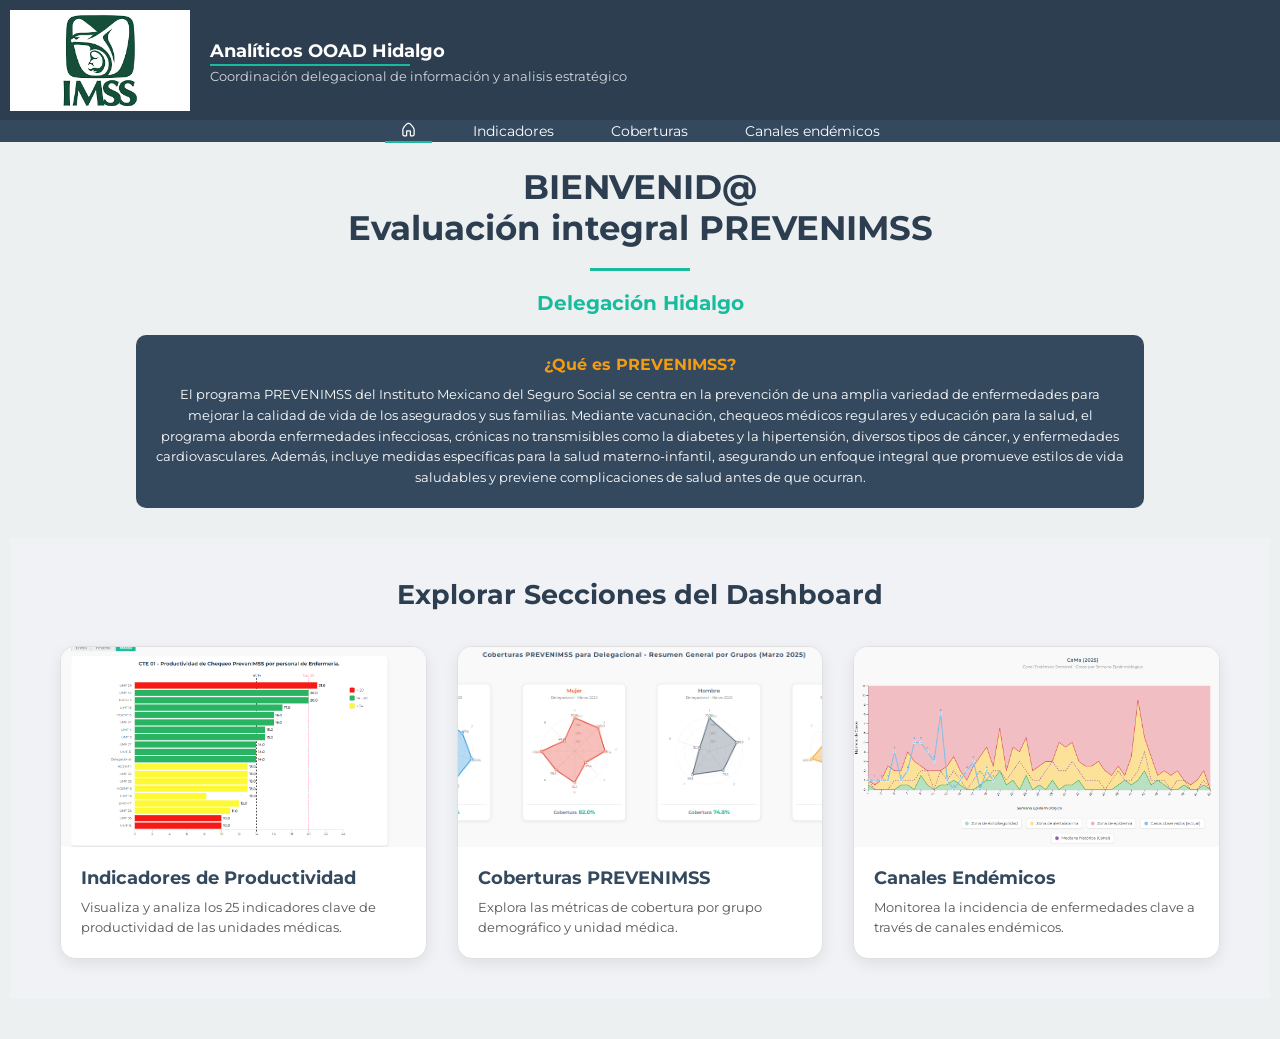
==== index.html @ a20da70c "feat: carga de nueva versión" ====
<!DOCTYPE html>
<html lang="es">

<head>
    <meta charset="UTF-8" />
    <meta name="viewport" content="width=device-width, initial-scale=1.0" />
    <title>Analíticos Hidalgo - Inicio</title>
    <link rel="icon" href="https://puntomedio.mx/wp-content/uploads/2019/12/IMSS-logo.png" />
    <link rel="stylesheet" href="./css/mystyle.css" />

</head>

<body>
    <nav>
        <div class="encabezado">
            <div class="logo">
                <a href="./index.html">
                    <img src="./assets/descarga.png" alt="logo_imss" /></a>
            </div>
            <div class="titulo">
                <h1>Analíticos OOAD Hidalgo</h1>
                <hr />
                <h2>
                    Coordinación delegacional de información y analisis estratégico
                </h2>
            </div>
        </div>
        <div class="menu_bar">
            <ul>
                <li id="home">
                    <a href="./index.html" class="active">
                        <svg padding="2px" width="15px" height="15px" viewBox="0 0 24 24" fill="none"
                            xmlns="http://www.w3.org/2000/svg">
                            <path fill-rule="evenodd" clip-rule="evenodd"
                                d="M4.18753 11.3788C4.03002 11.759 4 11.9533 4 12V20.0018C4 20.5529 4.44652 21 5 21H8V15C8 13.8954 8.89543 13 10 13H14C15.1046 13 16 13.8954 16 15V21H19C19.5535 21 20 20.5529 20 20.0018V12C20 11.9533 19.97 11.759 19.8125 11.3788C19.6662 11.0256 19.4443 10.5926 19.1547 10.1025C18.5764 9.1238 17.765 7.97999 16.8568 6.89018C15.9465 5.79788 14.9639 4.78969 14.0502 4.06454C13.5935 3.70204 13.1736 3.42608 12.8055 3.2444C12.429 3.05862 12.1641 3 12 3C11.8359 3 11.571 3.05862 11.1945 3.2444C10.8264 3.42608 10.4065 3.70204 9.94978 4.06454C9.03609 4.78969 8.05348 5.79788 7.14322 6.89018C6.23505 7.97999 5.42361 9.1238 4.8453 10.1025C4.55568 10.5926 4.33385 11.0256 4.18753 11.3788ZM10.3094 1.45091C10.8353 1.19138 11.4141 1 12 1C12.5859 1 13.1647 1.19138 13.6906 1.45091C14.2248 1.71454 14.7659 2.07921 15.2935 2.49796C16.3486 3.33531 17.4285 4.45212 18.3932 5.60982C19.3601 6.77001 20.2361 8.0012 20.8766 9.08502C21.1963 9.62614 21.4667 10.1462 21.6602 10.6134C21.8425 11.0535 22 11.5467 22 12V20.0018C22 21.6599 20.6557 23 19 23H16C14.8954 23 14 22.1046 14 21V15H10V21C10 22.1046 9.10457 23 8 23H5C3.34434 23 2 21.6599 2 20.0018V12C2 11.5467 2.15748 11.0535 2.33982 10.6134C2.53334 10.1462 2.80369 9.62614 3.12345 9.08502C3.76389 8.0012 4.63995 6.77001 5.60678 5.60982C6.57152 4.45212 7.65141 3.33531 8.70647 2.49796C9.2341 2.07921 9.77521 1.71454 10.3094 1.45091Z"
                                fill="#FFFFFF" />
                        </svg>
                    </a>
                </li>
                <li><a href="./html/indicadores.html">Indicadores</a></li>
                <li><a href="./html/coberturas.html">Coberturas</a></li>
                <li><a href="./html/canales_endemicos.html">Canales endémicos</a></li>
            </ul>
        </div>
    </nav>

    <div class="main">
        <h2>BIENVENID@</h2>
        <h2>Evaluación integral PREVENIMSS</h2>
        <hr />
        <h3>Delegación Hidalgo</h3>

        <div class="card_prin">
            <h4>¿Qué es PREVENIMSS?</h4>
            <p>
                El programa PREVENIMSS del Instituto Mexicano del Seguro Social se
                centra en la prevención de una amplia variedad de enfermedades para
                mejorar la calidad de vida de los asegurados y sus familias. Mediante
                vacunación, chequeos médicos regulares y educación para la salud, el
                programa aborda enfermedades infecciosas, crónicas no transmisibles
                como la diabetes y la hipertensión, diversos tipos de cáncer, y
                enfermedades cardiovasculares. Además, incluye medidas específicas
                para la salud materno-infantil, asegurando un enfoque integral que
                promueve estilos de vida saludables y previene complicaciones de salud
                antes de que ocurran.
            </p>
        </div>

        <section class="section-catalog">
            <h2>Explorar Secciones del Dashboard</h2>
            <div class="catalog-grid">

                <a href="./html/indicadores.html" class="catalog-card">
                    <div class="catalog-card-thumbnail">
                        <img src="./assets/thumnails/indicadores-thumbail.png" alt="Miniatura Indicadores de Productividad">
                    </div>
                    <div class="catalog-card-content">
                        <h4>Indicadores de Productividad</h4>
                        <p>
                            Visualiza y analiza los 25 indicadores clave de productividad de
                            las unidades médicas.
                        </p>
                    </div>
                </a>

                <a href="./html/coberturas.html" class="catalog-card">
                    <div class="catalog-card-thumbnail">
                        <img src="./assets/thumnails/coberturas-thumbnail.png" alt="Miniatura Coberturas PREVENIMSS">
                    </div>
                    <div class="catalog-card-content">
                        <h4>Coberturas PREVENIMSS</h4>
                        <p>
                            Explora las métricas de cobertura por grupo demográfico y unidad
                            médica.
                        </p>
                    </div>
                </a>

                <a href="./html/canales_endemicos.html" class="catalog-card">
                    <div class="catalog-card-thumbnail">
                        <img src="./assets/thumnails/canales-thumbnail.png" alt="Miniatura Canales Endémicos">
                    </div>
                    <div class="catalog-card-content">
                        <h4>Canales Endémicos</h4>
                        <p>
                            Monitorea la incidencia de enfermedades clave a través de
                            canales endémicos.
                        </p>
                    </div>
                </a>
                </div>
        </section>
        </div>
</body>
</html>
---- css/mystyle.css ----
/* mystyle.css */

/* ============== BASE & RESET ============== */
/* Importación de la fuente Montserrat desde Google Fonts */
@import url("https://fonts.googleapis.com/css2?family=Montserrat:wght@400;600;700&display=swap");

/* Reseteo universal:
   - box-sizing: border-box -> El padding y borde no incrementan el tamaño total del elemento.
   - margin: 0 y padding: 0 -> Elimina los márgenes y paddings por defecto de los navegadores. */
* {
  box-sizing: border-box;
  margin: 0;
  padding: 0;
}

/* Estilos base para HTML y Body */
body,
html {
  /* Aplicado a ambos para consistencia */
  font-family: "Montserrat", sans-serif; /* Fuente principal de la aplicación */
  background-color: #f9f9f9; /* Color de fondo general */
  color: #2b2b2b; /* Color de texto principal */
  scroll-behavior: smooth; /* Desplazamiento suave para anclas internas */
  padding-top: 63px;
  font-size: 14px; /* Tamaño de fuente base para la aplicación */
}

/* Estilos base para enlaces (<a>) */
a {
  text-decoration: none; /* Elimina el subrayado por defecto de los enlaces */
  color: inherit; /* Los enlaces heredan el color de su elemento padre */
}

/* Estilos base para líneas horizontales (<hr>) */
hr {
  border: none; /* Elimina el borde por defecto */
  height: 2px; /* Altura de la línea */
  background-color: #ccc; /* Color de fondo de la línea */
  margin: 2px 0; /* Margen vertical mínimo */
}

/* ============== HEADER FIXED ============== */
.encabezado {
  display: flex;
  flex-wrap: wrap;
  align-items: center;
  background-color: #2c3e50;
  color: white;
  padding: 10px;
  position: fixed;
  top: 0;
  left: 0;
  right: 0;
  z-index: 300;
  height: 120px;
}

.logo img {
  max-width: 180px;
  height: auto;
}

.titulo {
  margin-left: 20px;
}

.titulo h1 {
  font-size: 1.286em;
  font-weight: 700;
}

.titulo h2 {
  font-size: 0.95em;
  font-weight: 400;
  opacity: 0.8;
}

.titulo hr {
  width: 200px;
  background-color: #18bc9c;
}

/* ============== MENU FIXED ============== */
.menu_bar {
  background-color: #34495e;
  position: fixed;
  top: 120px; /* Debajo del encabezado */
  left: 0;
  right: 0;
  z-index: 299;
  height: 22px;
}

.menu_bar ul {
  list-style: none;
  display: flex;
  justify-content: center;
  padding: 1px;
  gap: 25px;
  height: 100%;
  align-items: center;
}

.menu_bar ul li a {
  color: white;
  padding: 0px 16px;
  border-radius: 6px;
  transition: all 0.4s cubic-bezier(0.25, 0.46, 0.45, 0.94);
  font-size: 1em;
  position: relative;
  overflow: hidden;
  transform: translateZ(0);
  background-size: 200% 100%;
  background-position: right bottom;
}

.menu_bar ul li a:hover {
  background: none;
  color: #18bc9c;
  transform: translateY(-2px);
  box-shadow: none;
  letter-spacing: 0.3px;
  background-position: left bottom;
}

.menu_bar ul li a::after {
  content: "";
  position: absolute;
  left: 0;
  bottom: -2px;
  width: 100%;
  height: 2px;
  background: #2c3e50;
  transform: scaleX(0);
  transition: transform 0.3s ease;
  transform-origin: right;
}

.menu_bar ul li a:hover::after {
  transform: scaleX(1);
  transform-origin: left;
  background: #18bc9c;
}

.menu_bar ul li a.active {
  color: #18bc9c;
  font-weight: 600;
  border: none;
  outline: none;
  box-shadow: none;
  background: transparent;
}

.menu_bar ul li a.active::after {
  transform: scaleX(1);
  background: #18bc9c;
}

/* ============== ASIDE FIXED ============== */
.layout {
  display: flex;
  min-height: calc(100vh - 142px);
}

aside.sidebar {
  width: 200px;
  background: #2c3e50;
  color: white;
  padding: 2px;
  position: fixed;
  top: 142px;
  left: 0;
  bottom: 0;
  overflow-y: auto;
  z-index: 100;
  border-right: 2px solid #18bc9c;
}

aside.sidebar h3 {
  margin-bottom: 12px;
  font-weight: 600;
  font-size: 1.05em;
  text-align: center;
  padding-top: 10px;
}

aside.sidebar ul {
  list-style: none;
  padding: 0;
}

aside.sidebar ul li {
  margin-bottom: 8px;
  padding: 8px;
  border-radius: 6px;
  cursor: pointer;
  transition: background 0.2s;
  font-size: 0.857em;
}

aside.sidebar ul li.active,
aside.sidebar ul li:hover {
  background: #18bc9c;
  color: #fff;
}

aside.sidebar::-webkit-scrollbar {
  width: 5px;
}
aside.sidebar::-webkit-scrollbar-track {
  background: #2c3e50;
}
aside.sidebar::-webkit-scrollbar-thumb {
  background-color: #18bc9c;
  border-radius: 10px;
}

/* ============== MAIN CONTENT ============== */
.main-content {
  flex-grow: 1;
  padding: 0px;
  margin-left: 200px;
  overflow-x: auto;
  min-height: calc(100vh - 142px);
}

/* ============== COMPONENTES ============== */
.container_page {
  padding: 20px 3%;
}

.main {
  text-align: center;
  padding: 40px 10px 40px;
  background-color: #ecf0f1;
  height: auto;
}

.grid_container {
  display: grid;
  gap: 20px;
  margin-top: 10px;
}

/* --- REVERTIDO A AUTO-FIT PARA CARDS_GRID --- */
.cards_grid {
  display: grid;
  /* Las tarjetas tienen un width de 280px (desde JS) + padding de 15px*2 = 310px.
     minmax(300px, 1fr) podría ser un buen punto de partida.
     O, si el 'transform: scale(0.83)' está activo para las cards de cobertura,
     el tamaño visual es más pequeño (~257px), entonces minmax(250px, 1fr) sería apropiado.
     Por ahora, usaré un valor intermedio, puedes ajustarlo según el tamaño visual final de tus .card */
  grid-template-columns: repeat(auto-fit, minmax(280px, 1fr));
  gap: 0px;
  margin-top: 10px;
}

.card {
  background: white;
  border-radius: 12px;
  padding: 15px;
  box-shadow: 0 4px 16px rgba(0, 0, 0, 0.1);
  transition: transform 0.3s ease, box-shadow 0.3s ease;
  border: 1px solid rgba(0, 0, 0, 0.05);
  position: relative;
  /* Si quieres que las tarjetas tengan un tamaño fijo y que el grid se ajuste,
     puedes quitar el scale o ajustarlo. Si lo quitas, el minmax del grid debe
     considerar el ancho total de la tarjeta (JS width + padding CSS). */
  transform: scale(
    0.83
  ); /* Mantenido de tu CSS anterior para consistencia, ajústalo si es necesario */
  transform-origin: center;
}
.card:hover {
  transform: scale(0.83) translateY(-5px);
  box-shadow: 0 8px 24px rgba(0, 0, 0, 0.15);
}

.card-title {
  text-align: center;
  margin-bottom: 10px;
  font-size: 0.9em;
}
.card-title h3 {
  margin: 0 0 3px 0;
  font-weight: 600;
}
.card-title small {
  font-size: 0.85em;
  color: #555;
}
/* Refinamiento para .promedio - Detalles Ajustados */
.promedio {
  text-align: center;
  margin-top: 15px;        
  padding-top: 12px;         /* Un poco más de espacio entre la línea y el texto */
  padding-bottom: 10px;       /* Un poco más de espacio debajo del texto */
  background-color: transparent; 
  color: #75828F;            /* Etiqueta "Cobertura:": Un gris ligeramente más oscuro y legible que #bdc3c7 */
  font-size: 0.88em;          /* Ajuste fino al tamaño de la etiqueta si es necesario */
  line-height: 1.5;   
  font-weight: bolder;        
  
  /* Línea superior: Un gris un poco más visible para mejor definición */
  border-top: 1px solid #ced4da; 
  /* OPCIÓN ALTERNATIVA para la línea (más "juvenil" y temática): */
  /* border-top: 2px solid #18bc9c; */ /* Línea con el color de acento principal y más gruesa */
  
  box-shadow: none;
  border-radius: 0; 
  border-left: none;
  border-right: none;
  border-bottom: none;
}

.promedio strong {
  color: #18bc9c;            
  font-size: 1.3em;           /* Mantenemos este tamaño que parece funcionar bien */
  font-weight: 700;           
  margin-left: 6px;           
}

.promedio strong {
  color: #18bc9c; /* Color para el valor del porcentaje (como lo tenías) */
  font-size: 1.3em; /* Tamaño para el valor (como lo tenías) */
  font-weight: 700; /* Peso para el valor (como lo tenías) */
  margin-left: 6px; /* Margen izquierdo para el valor (como lo tenías) */
}
.card_prin {
  background-color: #34495e;
  color: white;
  padding: 20px;
  border-radius: 10px;
  margin: 20px auto;
  width: 80%;
}
.card_prin h4 {
  margin-bottom: 10px;
  color: #f39c12;
  font-size: 1.143em;
}
.card_prin p {
  line-height: 1.6;
  font-size: 0.929em;
}

label {
  font-weight: 600;
  font-size: 0.929em;
}
select {
  padding: 5px;
  border-radius: 5px;
  border: 1px solid #ccc;
  font-size: 0.8em;
}

.chart-container-d3 {
  overflow: visible;
  margin: 1rem auto;
  min-height: 300px;
}
.chart-container-d3 .axis text {
  font-family: "Montserrat", sans-serif;
  font-size: 0.75em;
  fill: #2c3e50;
}
.chart-container-d3 .axis path,
.chart-container-d3 .axis line {
  stroke: #bdc3c7;
  shape-rendering: crispEdges;
}
.chart-container-d3 .label .bullet {
  font-size: 1.5em;
}
.chart-container-d3 .label .label-text {
  font-size: 0.9em;
  fill: #333;
}

#detalleInfo {
  background-color: #2c3e50ee; /* Fondo oscuro semi-transparente */
  color: white;                 /* Color de texto general para el tooltip */
  padding: 15px;
  border-radius: 8px;
  position: absolute;           /* Posicionado por JavaScript (left, top) */
  display: none;              /* Se muestra vía JavaScript */
  z-index: 999;               /* Asegura que esté por encima de otros elementos */
  font-size: 0.8em;           /* Tamaño de fuente base para el contenido del tooltip */
  box-shadow: 0 5px 15px rgba(0, 0, 0, 0.25); /* Sombra para darle profundidad */

  /* --- Ajustes de Ancho para Adaptabilidad y Estabilidad --- */
  width: auto;                /* Permite que el ancho se ajuste al contenido */
  min-width: 200px;           /* Ancho mínimo para mantener la forma */
  max-width: 330px;           /* Ancho máximo para evitar que sea demasiado extenso */

  /* --- Ajustes de Altura Opcionales (para escritorio, si el contenido es muy largo) --- */
  /* Si el tooltip se vuelve demasiado alto en algunos casos, puedes descomentar estas líneas: */
  /* max-height: 75vh; */    /* Límite de altura (ej. 75% de la altura de la ventana) */
  /* overflow-y: auto; */   /* Añade scroll vertical si el contenido excede max-height */
  
  /* Asegura que las palabras largas se corten y no rompan el layout */
  word-wrap: break-word;      /* Para navegadores más antiguos */
  overflow-wrap: break-word;  /* Estándar actual */
}

#detalleInfo h1#tituloDetalle {
  margin-top: 0;
  margin-bottom: 10px;      /* Margen inferior después del título */
  font-size: 1.1em;         /* Tamaño del título */
  border-bottom: 1px solid #4f657d; /* Línea divisoria sutil debajo del título */
  padding-bottom: 8px;      /* Espacio entre el texto del título y su borde inferior */
  color: #ffffff;           /* Título en blanco brillante */
}

#detalleInfo p#textoDetalle ul {
  list-style: none;
  padding: 0;
  margin: 0;
}

#detalleInfo p#textoDetalle li {
  margin-bottom: 6px;       /* Espacio entre los ítems de la lista */
  line-height: 1.45;        /* Interlineado para mejor lectura de los ítems */
}

/* Estilos para elementos específicos dentro del tooltip (conservados de tu bloque original) */
#detalleInfo .grupo-edad { /* Si usas esta clase dentro del tooltip */
  font-weight: bold;
  display: block;
  margin-bottom: 8px;
  font-size: 1em; /* Relativo al font-size de #detalleInfo (0.8em base) */
}

#detalleInfo .bullet { /* Para los bullets en la lista de detalles */
  margin-right: 5px;
  /* El color del bullet se aplica inline desde JS, así que no es necesario aquí */
}

/* Estilo para el valor específico del detalle (conservado de tu bloque original) */
.valor_detalle { /* Esta clase se usa en el span que envuelve el valor y el % */
  color: #f1c40f; /* Color amarillo/dorado para destacar el valor */
  font-weight: bold;
}

.chart-tooltip {
  backdrop-filter: blur(3px);
  border: 2px solid #18bc9c !important;
  box-shadow: 0 4px 12px rgba(0, 0, 0, 0.15);
}
.tooltip-box {
  background: #2c3e50;
  padding: 12px;
  border-radius: 8px;
  border: 2px solid #18bc9c;
  box-shadow: 0 4px 12px rgba(0, 0, 0, 0.2);
}
.tooltip-header {
  margin-bottom: 10px;
}
.valor-destacado {
  color: #f1c40f;
  font-size: 1.143em;
  font-weight: 700;
}

.main h2 {
  font-size: 2.4em;
  color: #2c3e50;
}
.main h3 {
  font-size: 1.4em;
  color: #18bc9c;
}
.main hr {
  background-color: #18bc9c;
  width: 100px;
  height: 3px;
  margin: 20px auto;
}

/* ============== TABS ============== */
nav.tabs,
nav.tabs-months {
  margin-bottom: 15px;
  display: flex;
  align-items: center;
  flex-wrap: wrap;
}
.tab-title {
  margin-right: 10px;
  font-weight: 600;
  font-size: 0.95em;
  color: #2c3e50;
}
.tab-list {
  display: flex;
  list-style: none;
  padding: 0;
  flex-grow: 1;
  flex-wrap: nowrap;
}
.tab-list-scrollable {
  overflow-x: auto;
  overflow-y: hidden;
  white-space: nowrap;
  scrollbar-width: thin;
  scrollbar-color: #18bc9c #34495e;
}
.tab-list-scrollable::-webkit-scrollbar {
  height: 6px;
}
.tab-list-scrollable::-webkit-scrollbar-track {
  background: #34495e;
  border-radius: 3px;
}
.tab-list-scrollable::-webkit-scrollbar-thumb {
  background-color: #18bc9c;
  border-radius: 3px;
}
.tab-list li {
  margin-right: 3px;
  padding: 4px 12px;
  border-radius: 6px 6px 0 0;
  background: #ecf0f1;
  cursor: pointer;
  transition: background 0.2s, color 0.2s;
  font-size: 0.85em;
  color: #34495e;
  border: 1px solid #bdc3c7;
  border-bottom: none;
  white-space: nowrap;
}
.tab-list li:hover {
  background: #bdc3c7;
  color: #2c3e50;
}
.tab-list li.active {
  background: #18bc9c;
  color: white;
  font-weight: 600;
  border-color: #18bc9c;
}

/* Alternativa 3: Minimalista Moderno (Énfasis en Tipografía) */
.visualization-title-container {
  text-align: center;
  margin-top: 25px;     /* Buen margen superior */
  margin-bottom: 15px;  /* Buen margen inferior */
}

#coberturasVisualizationTitle {
  font-size: 1em;         /* Tamaño de fuente más grande al no tener otros adornos */
  color: #34495e;            /* Un color oscuro, ligeramente más suave que #2c3e50 */
  font-weight: 700;         /* Más peso para darle impacto */
  letter-spacing: 1px;      /* Espaciado entre letras para un look moderno y aireado */
  text-transform: none;     /* O prueba 'uppercase' para un estilo gráfico diferente */
  padding-bottom: 0;        /* Sin padding inferior ya que no hay subrayado */
  position: relative;       /* Aunque no se use ::after, buena práctica mantenerlo por si acaso */
  display: inline-block;
}

#coberturasVisualizationTitle::after { /* Asegura que no haya subrayado de estilos previos */
  content: none; 
}

        /* Estilos para el interruptor de modo (toggle switch) */
        .mode-selector-wrapper { /* Nuevo contenedor para alinear el texto y el switch */
            display: flex;
            align-items: center;
            justify-content: center; /* Centra todo el bloque del selector */
            margin-bottom: 20px;
            padding: 8px 12px;
            background-color: #f8f9fa;
            border-radius: 6px;
            gap: 8px;
        }

        .mode-selector-wrapper .main-label { /* "Visualizar por:" */
            font-weight: 600;
            color: #2c3e50;
            font-size: 0.95em;
            margin-right: 10px;
        }
        
        .mode-selector-wrapper .mode-text { /* "Unidad Médica" o "Grupo Demográfico" */
            font-size: 0.9em;
            color: #555;
            cursor: default; /* O pointer si se quiere que sean clickables para cambiar modo */
            transition: font-weight 0.2s, color 0.2s;
        }

        .mode-selector-wrapper .mode-text.active-mode-label {
            font-weight: bold;
            color: #18bc9c; /* Color de acento IMSS */
        }

        /* Estilos para el interruptor (más pequeño) */
        .switch {
            position: relative;
            display: inline-block;
            width: 40px; /* Más pequeño */
            height: 20px; /* Más pequeño */
            vertical-align: middle;
            margin: 0 5px; /* Pequeño margen alrededor del switch */
        }

        .switch input {
            opacity: 0;
            width: 0;
            height: 0;
        }

        .slider {
            position: absolute;
            cursor: pointer;
            top: 0;
            left: 0;
            right: 0;
            bottom: 0;
            background-color: #ccc;
            -webkit-transition: .4s;
            transition: .4s;
            border-radius: 20px; /* Ajustado al nuevo tamaño */
        }

        .slider:before {
            position: absolute;
            content: "";
            height: 14px; /* Más pequeño */
            width: 14px;  /* Más pequeño */
            left: 3px;    /* Ajustado */
            bottom: 3px;  /* Ajustado */
            background-color: white;
            -webkit-transition: .4s;
            transition: .4s;
            border-radius: 50%;
        }

        input:checked + .slider {
            background-color: #18bc9c; /* Color activo IMSS */
        }

        input:focus + .slider {
            box-shadow: 0 0 1px #18bc9c;
        }

        input:checked + .slider:before {
            -webkit-transform: translateX(20px); /* Ajustado */
            -ms-transform: translateX(20px);
            transform: translateX(20px);
        }
        /* Fin de estilos del interruptor */

        .hidden-filter {
            display: none !important;
        }

        #visualizationMasterContainer { /* Nuevo contenedor para gráficos y leyenda */
            display: flex;
            flex-direction: row;
            gap: 20px; /* Espacio entre la cuadrícula principal y la leyenda */
        }

        #chartsArea { /* Contenedor para #delegacionalChartContainer y #cardsGrid */
            flex-grow: 1; /* Ocupa el espacio disponible */
        }


        #delegacionalChartContainer {
            width: 100%;
            display: flex;
            justify-content: center;
            margin-bottom: 20px;
        }

        .card.delegacional-card {
            border: 2px solid #18bc9c;
            /* El tamaño se controlará en JS, pero el scale puede ser relativo */
            transform: scale(0.95) !important; /* Ligeramente más grande que otras, si otras tienen scale */
            box-shadow: 0 8px 25px rgba(0,0,0,0.12);
            margin: 0 auto;
        }
         .card.delegacional-card .card-title h3 {
            font-size: 1.15em; /* Un poco más grande */
            color: #18bc9c;
        }
        
        #radarLegendContainer {
            width: 280px; /* Ancho fijo para la leyenda */
            flex-shrink: 0; /* Evita que se encoja */
            background-color: #fdfdfd;
            padding: 15px;
            border-radius: 8px;
            box-shadow: 0 2px 5px rgba(0,0,0,0.05);
            border: 1px solid #e0e0e0;
            align-self: flex-start; /* Para que no se estire verticalmente */
            max-height: calc(100vh - 200px); /* Altura máxima, ajustar según necesidad */
            overflow-y: auto; /* Scroll si el contenido es muy largo */
        }
        #radarLegendContainer h4 {
            margin-top: 0;
            margin-bottom: 10px;
            font-size: 1em;
            border-bottom: 1px solid #eee;
            padding-bottom: 8px;
            text-align: center;
        }
        #radarLegendContainer ul {
            list-style: none;
            padding-left: 0;
            font-family: "Montserrat", sans-serif;
        }
        #radarLegendContainer ul li {
            font-size: 0.8em;
            margin-bottom: 6px;
            line-height: 1.4;
            color: #333;
        }


/* ============== RESPONSIVE ============== */
@media (max-width: 768px) {
  body {
    padding-top: 0;
    font-size: 13px;
  }
  .encabezado,
  .menu_bar {
    position: relative;
    height: auto;
  }
  .menu_bar {
    top: 0;
  }
  .layout {
    flex-direction: column;
    min-height: auto;
    margin-top: 0;
  }
  aside.sidebar {
    position: relative;
    top: auto;
    width: 100%;
    height: auto;
    max-height: 200px;
    margin: 0 0 15px 0;
    border-right: none;
  }
  .main-content {
    margin-left: 0;
    padding: 15px;
    min-height: auto;
  }
  .menu_bar ul {
    flex-wrap: wrap;
    gap: 8px;
    justify-content: flex-start;
    padding: 5px 10px;
  }
  .menu_bar ul li a {
    padding: 5px 10px;
  }
  .encabezado {
    padding: 10px;
    flex-direction: row;
    justify-content: space-between;
  }
  .encabezado .titulo {
    text-align: right;
  }
  .titulo h1 {
    font-size: 1.1em;
  }
  .titulo h2 {
    font-size: 0.8em;
  }

  nav.tabs,
  nav.tabs-months {
    flex-direction: column;
    align-items: flex-start;
  }
  .tab-title {
    margin-bottom: 5px;
  }
  .tab-list {
    width: 100%;
    overflow-x: auto;
    padding-bottom: 5px;
  }
  .tab-list li {
    font-size: 0.8em;
    padding: 5px 8px;
  }

  .main h2 {
    font-size: 2em;
  }
  .main h3 {
    font-size: 1.5em;
  }

  #detalleInfo {
    width: 90%;
    left: 5%;
    right: 5%;
    bottom: 10px;
    top: auto;
    font-size: 0.75em;
    max-height: 40vh;
    overflow-y: auto;
    position: fixed;
  }

  /* .cards_grid para tabletas ya no necesita grid-template-columns: repeat(2, 1fr); 
     porque el auto-fit se encargará. Se puede ajustar el gap si es necesario. */
  .cards_grid {
    /* grid-template-columns: repeat(auto-fit, minmax(200px, 1fr));  DEJAREMOS QUE EL AUTO-FIT BASE FUNCIONE */
    gap: 15px;
  }
  .card {
    transform: scale(1);
  }
  .card:hover {
    transform: translateY(-3px);
  }
  .chart-container-d3 {
    min-height: 220px;
  }
}

/* ============== COMPONENTES GENERALES Y COBERTURAS ============== */
.container_page { padding: 20px 3%; }

/* --- Selector de Modo de Visualización --- */
.mode-selector-wrapper {
    display: flex;
    align-items: center;
    justify-content: center; 
    margin-bottom: 20px;
    padding: 8px 12px;
    background-color: #f0f2f5;
    border-radius: 6px;
    gap: 8px;
    box-shadow: 0 1px 3px rgba(0,0,0,0.05);
}
.mode-selector-wrapper .main-label {
    font-weight: 600;
    color: #2c3e50;
    font-size: 0.95em;
    margin-right: 10px;
}
.mode-selector-wrapper .mode-text {
    font-size: 0.9em; 
    color: #555;
    cursor: default;
    transition: font-weight 0.3s, color 0.3s;
}
.mode-selector-wrapper .mode-text.active-mode-label {
    font-weight: bold;
    color: #18bc9c;
}

/* --- Interruptor (Toggle Switch) Pequeño --- */
.switch {
    position: relative;
    display: inline-block;
    width: 40px; 
    height: 20px; 
    vertical-align: middle;
    margin: 0 5px;
}
.switch input { opacity: 0; width: 0; height: 0; }
.slider { position: absolute; cursor: pointer; top: 0; left: 0; right: 0; bottom: 0; background-color: #ccc; transition: .4s; border-radius: 20px; }
.slider:before { position: absolute; content: ""; height: 14px; width: 14px; left: 3px; bottom: 3px; background-color: white; transition: .4s; border-radius: 50%; }
input:checked + .slider { background-color: #18bc9c; }
input:focus + .slider { box-shadow: 0 0 1px #18bc9c; }
input:checked + .slider:before { transform: translateX(20px); }

.hidden-filter { display: none !important; }

/* --- Contenedor Maestro para Gráficos y Leyenda --- */
#visualizationMasterContainer {
    display: flex;
    flex-direction: row;
    flex-wrap: nowrap; 
    gap: 20px;
    align-items: flex-start; /* Alinea la leyenda con el inicio de los gráficos */
}
#chartsArea {
    flex-grow: 1;
    min-width: 0; 
}

/* --- Cuadrícula de Tarjetas --- */
.cards_grid { 
    display: grid; 
    grid-template-columns: repeat(auto-fit, minmax(260px, 1fr)); /* Tarjetas un poco más pequeñas para acomodar más */
    gap: 10px; /* Espacio entre tarjetas */
    align-items: start; /* Las tarjetas se alinean arriba */
}

.card { 
    background: white; 
    border-radius: 12px; 
    padding: 10px; /* Padding reducido para tarjetas más pequeñas */
    box-shadow: 0 2px 8px rgba(0,0,0,0.08); 
    transition: transform 0.2s ease, box-shadow 0.2s ease; 
    border: 1px solid #e0e0e0; 
    position: relative; 
    /* transform: scale(1);  Quitamos el scale por defecto de 0.83 */
    /* width: 100%; Aseguramos que la tarjeta ocupe el espacio de la celda del grid */
}
.card:hover { 
    transform: translateY(-4px); 
    box-shadow: 0 6px 12px rgba(0,0,0,0.1);
}

.card.delegacional-card {
    border: 2.5px solid #18bc9c !important;
    /* Para que ocupe más espacio en la cuadrícula, se puede jugar con grid-column-end si la última fila tiene espacio */
    /* O simplemente se verá más grande por su contenido (SVG más grande) */
    /* Si la última fila tiene, por ejemplo, 3 columnas y es el último item: */
    /* grid-column-start: span 2;  o grid-column: -3 / -1; (si es la última y quieres que ocupe 2 de 3 columnas) */
    /* Esto es complejo de hacer genérico con auto-fit. La opción más simple es dejar que su tamaño mayor lo haga destacar. */
    transform: scale(1) !important; /* Sin reducción de escala */
    box-shadow: 0 6px 18px rgba(0,0,0,0.1) !important;
    /* width se ajustará al contenido del SVG + padding */
}
.card.delegacional-card .card-title h3 {
    font-size: 1.15em !important; 
    color: #18bc9c !important;
}
.card.delegacional-card .promedio strong {
    font-size: 1.35em !important;
}

.card-title { text-align: center; margin-bottom: 8px; font-size: 0.85em; } /* Ajustado */
.card-title h3 { margin: 0 0 2px 0; font-weight: 600; }
.card-title small { font-size: 0.8em; color: #666; } /* Ajustado */

.promedio { text-align: center; margin-top: 10px; padding-top: 10px; padding-bottom: 8px; color: #75828F; font-size: 0.85em; line-height: 1.4; font-weight: bolder; border-top: 1px solid #e0e0e0; }
.promedio strong { color: #18bc9c; font-size: 1.2em; font-weight: 700; margin-left: 5px; }

/* --- Leyenda para el Modo "Por Grupo Demográfico" --- */
#radarLegendContainer {
    width: 250px; /* Ancho ligeramente reducido para la leyenda */
    flex-shrink: 0; 
    background-color: #ffffff;
    padding: 15px;
    border-radius: 8px;
    box-shadow: 0 1px 4px rgba(0,0,0,0.06);
    border: 1px solid #dcdcdc;
    align-self: flex-start; 
    max-height: calc(100vh - 250px); /* Ajusta según sea necesario */
    overflow-y: auto;
    display: none;
}
#radarLegendContainer h4 {
    margin-top: 0;
    margin-bottom: 10px;
    font-size: 1em; 
    border-bottom: 1px solid #e9ecef;
    padding-bottom: 8px;
    text-align: center;
    font-weight: 600;
    color: #333;
}
#radarLegendContainer ul { list-style: none; padding-left: 0; font-family: "Montserrat", sans-serif; }
#radarLegendContainer ul li { font-size: 0.78em; margin-bottom: 6px; line-height: 1.45; color: #333; }


/* (Resto de tu mystyle.css existente: #detalleInfo, TABS, .visualization-title-container, RESPONSIVE, etc.) */
/* Asegúrate que las media queries no interfieran negativamente con los nuevos layouts. */
/* Por ejemplo, para pantallas pequeñas, #visualizationMasterContainer podría volver a flex-direction: column */
@media (max-width: 992px) { /* Un breakpoint intermedio antes de tablet */
    #visualizationMasterContainer {
        flex-direction: column;
    }
    #radarLegendContainer {
        width: 100%; /* Ocupa todo el ancho */
        margin-left: 0;
        margin-top: 20px; /* Espacio si va debajo */
        max-height: 300px; /* Ajustar altura para móvil */
    }
}

@media (max-width: 768px) {
  /* ... tus otros estilos responsive ... */
  .cards_grid {
    grid-template-columns: repeat(auto-fit, minmax(240px, 1fr)); /* Tarjetas aún más pequeñas en tablet */
    gap: 10px;
  }
  .card {
     transform: scale(1); /* Sin escalado en móvil/tablet por defecto para mejor uso del espacio */
  }
   .card:hover {
     transform: translateY(-3px);
  }

}

@media (max-width: 480px) {
  /* ... tus otros estilos responsive ... */
   .cards_grid {
    grid-template-columns: 1fr; /* Una columna en móviles muy pequeños */
  }
  .mode-selector-wrapper {
      flex-direction: column; /* Apila los elementos del selector de modo */
      align-items: center;
      gap: 5px;
  }
  .mode-selector-wrapper .main-label {
      margin-right: 0;
      margin-bottom: 5px;
  }
}

        /* Estilos específicos para esta página, si los necesitas */
        .leyenda-zonas { /* Ya tienes estilos para esto, asegúrate que se vean bien */
            margin-top: 25px; /* Más espacio después del gráfico */
        }
        /* Asegurar que las nuevas listas de pestañas también sean scrollables si es necesario */
        #yearTabsEndemicos.tab-list-scrollable,
        #channelTypeTabs.tab-list-scrollable {
            overflow-x: auto;
            overflow-y: hidden;
            white-space: nowrap;
            scrollbar-width: thin;
            scrollbar-color: #18bc9c #34495e;
        }
        #yearTabsEndemicos.tab-list-scrollable::-webkit-scrollbar,
        #channelTypeTabs.tab-list-scrollable::-webkit-scrollbar {
            height: 6px;
        }
        #yearTabsEndemicos.tab-list-scrollable::-webkit-scrollbar-track,
        #channelTypeTabs.tab-list-scrollable::-webkit-scrollbar-track {
            background: #34495e;
            border-radius: 3px;
        }
        #yearTabsEndemicos.tab-list-scrollable::-webkit-scrollbar-thumb,
        #channelTypeTabs.tab-list-scrollable::-webkit-scrollbar-thumb {
            background-color: #18bc9c;
            border-radius: 3px;
        }

                .main-content-wrapper-canales {
            display: flex;
            gap: 20px; /* Espacio entre el área del gráfico y la barra lateral derecha */
        }

        .chart-area-canales {
            flex-grow: 1; /* El área del gráfico ocupa el espacio disponible */
            min-width: 0; /* Para que flex-grow funcione correctamente */
        }

        .sidebar-canales {
            width: 280px; /* Ancho fijo para la barra lateral de opciones y descripción */
            flex-shrink: 0; /* Evita que se encoja */
            display: flex;
            flex-direction: column;
            gap: 15px;
        }

        #chartTypeSelectorVertical {
            background-color: #f8f9fa;
            padding: 10px;
            border-radius: 6px;
            box-shadow: 0 1px 3px rgba(0,0,0,0.05);
        }

        #chartTypeSelectorVertical h4 {
            margin-top: 0;
            margin-bottom: 10px;
            font-size: 0.95em;
            color: #2c3e50;
            text-align: center;
            padding-bottom: 8px;
            border-bottom: 1px solid #e0e0e0;
        }

        #chartTypeSelectorVertical ul {
            list-style: none;
            padding: 0;
            margin: 0;
        }

        #chartTypeSelectorVertical ul li {
            padding: 8px 12px;
            margin-bottom: 5px;
            background-color: #e9ecef;
            color: #34495e;
            border-radius: 4px;
            cursor: pointer;
            transition: background-color 0.2s, color 0.2s;
            font-size: 0.85em;
            text-align: center;
        }

        #chartTypeSelectorVertical ul li:hover {
            background-color: #d5dbdb;
        }

        #chartTypeSelectorVertical ul li.active {
            background-color: #18bc9c;
            color: white;
            font-weight: 600;
        }

        #chartDescriptionArea {
            background-color: #f8f9fa;
            padding: 15px;
            border-radius: 6px;
            font-size: 0.85em;
            color: #34495e;
            min-height: 100px; /* Altura mínima para la descripción */
            box-shadow: 0 1px 3px rgba(0,0,0,0.05);
            line-height: 1.5;
        }
         .leyenda-zonas {
            margin-top: 25px;
        }
/* Se eliminan las media queries específicas para .cards_grid de (min-width: 768px) y (min-width: 1200px)
   ya que repeat(auto-fit, minmax(...)) manejará las columnas. */

/* MEDIA QUERY PARA MÓVILES PEQUEÑOS (max-width: 480px) */
@media (max-width: 480px) {
  body {
    font-size: 12px;
  }
  aside.sidebar {
    max-height: 150px;
    padding: 10px;
  }
  aside.sidebar h3 {
    font-size: 1.143em;
  }
  .main h2 {
    font-size: 1.8em;
  }
  .main h3 {
    font-size: 1.3em;
  }
  .card {
    padding: 10px;
    transform: scale(1);
  }
  #detalleInfo {
    font-size: 0.7em;
    padding: 10px;
  }
  .tab-list li {
    font-size: 0.75em;
    padding: 4px 6px;
  }
  .tab-title {
    font-size: 0.9em;
  }

  /* .cards_grid para móviles pequeños (auto-fit se encarga, podría ser 1 columna) */
  .cards_grid {
    /* grid-template-columns: 1fr; Ya cubierto por el auto-fit */
    gap: 10px;
  }
  .chart-container-d3 {
    min-height: 200px;
  }
}

/* ESTILOS ADICIONALES (Canales Endémicos, Histórico, etc. se mantienen igual) */
.leyenda-zonas {
  display: flex;
  gap: 15px;
  margin: 20px auto;
  justify-content: center;
  flex-wrap: wrap;
  max-width: 800px;
}
.zona-item {
  padding: 8px 12px;
  border-radius: 6px;
  display: flex;
  align-items: center;
  font-size: 0.9em;
  border: 1px solid rgba(0, 0, 0, 0.1);
  background-color: white;
  box-shadow: 0 2px 4px rgba(0, 0, 0, 0.05);
}
.zona-color {
  width: 12px;
  height: 12px;
  border-radius: 50%;
  margin-right: 8px;
  display: inline-block;
}
.chart-header {
  text-align: center;
  margin-bottom: 15px;
}
.chart-header h3 {
  color: #2c3e50;
  font-weight: 600;
  margin-bottom: 5px;
}
.chart-header p {
  color: #7f8c8d;
  font-size: 0.9em;
}
.historical-chart-container {
  margin-top: 30px;
  padding: 25px;
  background-color: #ffffff;
  border-radius: 10px;
  box-shadow: 0 6px 18px rgba(0, 0, 0, 0.12);
  border: 1px solid #dee2e6;
}
.historical-chart-header {
  display: flex;
  justify-content: space-between;
  align-items: center;
  margin-bottom: 20px;
  padding-bottom: 15px;
  border-bottom: 1px solid #e9ecef;
}
#historicalChartTitle {
  color: #2c3e50;
  font-size: 1.3em;
  font-weight: 600;
  margin: 0;
}
#closeHistoricalChart {
  background-color: #dc3545;
  color: white;
  border: none;
  padding: 10px 18px;
  border-radius: 6px;
  cursor: pointer;
  font-size: 0.9em;
  font-weight: 500;
  transition: background-color 0.2s ease;
}
#closeHistoricalChart:hover {
  background-color: #c82333;
}
.slider-controls {
  display: flex;
  align-items: center;
  justify-content: center;
  gap: 15px;
  margin-top: 25px;
  padding: 15px;
  background-color: #f8f9fa;
  border-radius: 8px;
  border: 1px solid #e9ecef;
}
.slider-controls button {
  background-color: #007bff;
  color: white;
  border: none;
  padding: 8px 12px;
  border-radius: 5px;
  cursor: pointer;
  font-size: 1em;
  font-weight: bold;
  transition: background-color 0.2s ease;
}
.slider-controls button:hover {
  background-color: #0056b3;
}
.slider-controls button:disabled {
  background-color: #cccccc;
  cursor: not-allowed;
}
.slider-container {
  display: flex;
  align-items: center;
  flex-grow: 1;
  justify-content: center;
}
.slider-container label {
  margin-right: 12px;
  font-weight: 600;
  color: #343a40;
}
#timeSlider {
  width: 60%;
  max-width: 350px;
  vertical-align: middle;
  cursor: pointer;
}
#sliderValueLabel {
  margin-left: 15px;
  font-weight: bold;
  color: #007bff;
  min-width: 140px;
  display: inline-block;
  background-color: #fff;
  padding: 6px 12px;
  border-radius: 5px;
  border: 1px solid #ced4da;
  font-size: 0.9em;
  box-shadow: inset 0 1px 2px rgba(0, 0, 0, 0.075);
}
.chart-container-d3#historicalChart {
  min-height: 380px;
}
.chart-container-d3#productividadChart {
  min-height: 500px;
}
.chart-footer {
  text-align: center;
  font-size: 0.8em;
  color: #6c757d;
  margin-top: 10px;
}
.section-catalog {
  padding: 40px 0;
  text-align: center;
  background-color: #f0f2f5;
  margin-top: 30px;
}
.section-catalog h2 {
  font-size: 1.9em;
  color: #2c3e50;
  margin-bottom: 35px;
}
.catalog-grid {
  display: grid;
  grid-template-columns: repeat(auto-fit, minmax(300px, 1fr));
  gap: 30px;
  max-width: 1200px;
  margin: 0 auto;
  padding: 0 20px;
}
.catalog-card {
  background-color: #fff;
  border-radius: 15px;
  box-shadow: 0 5px 15px rgba(0, 0, 0, 0.08);
  overflow: hidden;
  text-align: left;
  transition: transform 0.3s ease, box-shadow 0.3s ease;
  text-decoration: none;
  color: inherit;
  display: flex;
  flex-direction: column;
  border: 1px solid #e0e0e0;
}
.catalog-card:hover {
  transform: translateY(-8px) scale(1.02);
  box-shadow: 0 8px 25px rgba(0, 0, 0, 0.12);
}
.catalog-card-thumbnail {
  width: 100%;
  height: 200px;
  background-color: #e9ecef;
  display: flex;
  align-items: center;
  justify-content: center;
  overflow: hidden;
}
.catalog-card-thumbnail img {
  width: 100%;
  height: 100%;
  object-fit: cover;
  display: block;
}
.catalog-card-content {
  padding: 20px;
  flex-grow: 1;
}
.catalog-card-content h4 {
  font-size: 1.25em;
  color: #34495e;
  margin-top: 0;
  margin-bottom: 10px;
}
.catalog-card-content p {
  font-size: 0.9em;
  line-height: 1.6;
  color: #555;
}
/* MEJORAS PARA VISUALIZACIÓN DE COBERTURAS EN PANTALLAS < 993px */
@media (max-width: 992px) {

  /* 1. Hace el grid más flexible y centrado */
  #cardsGrid {
    display: grid;
    /* Se reduce el tamaño mínimo para permitir que más tarjetas quepan cómodamente */
    grid-template-columns: repeat(auto-fit, minmax(250px, 1fr));
    gap: 15px; /* Un espacio consistente entre tarjetas */
    justify-items: center; /* Centra las tarjetas en sus celdas de grid */
    align-items: start;
  }

  /* 2. Regla específica para la tarjeta Delegacional */
  #cardsGrid .card.delegacional-card {
    /* Hace que la tarjeta delegacional ocupe todo el ancho del grid */
    grid-column: 1 / -1; 
    width: auto; /* Permite que se ajuste al contenedor */
    max-width: 450px; /* Un ancho máximo para que no se vea excesivamente grande */
    margin: 10px 0; /* Margen vertical para separarla de las otras tarjetas */
  }

  /* 3. Optimiza el espacio interno de TODAS las tarjetas */
  .card {
    padding: 10px; /* Un poco menos de padding para dar más espacio al gráfico */
    width: 100%; /* Asegura que la tarjeta ocupe el espacio asignado por el grid */
    max-width: 280px; /* Previene que las tarjetas se estiren demasiado en ciertas resoluciones */
  }

  /* 4. Mejora el espaciado de la leyenda */
  #radarLegendContainer {
    width: 100%; /* La leyenda ya ocupa todo el ancho, lo cual es correcto */
    margin-top: 25px; /* Añade un espacio claro entre las tarjetas y la leyenda */
  }
}

/* Ajustes adicionales para móviles muy pequeños */
@media (max-width: 480px) {
  #cardsGrid {
    /* En la vista de una sola columna, no necesitamos un tamaño mínimo */
    grid-template-columns: 1fr;
  }
  
  .card {
     max-width: 100%; /* Permite que la tarjeta ocupe el ancho completo */
  }

  #cardsGrid .card.delegacional-card {
     max-width: 100%;
  }

  /* Coloca este código dentro de la media query @media (max-width: 992px) en tu archivo mystyle.css */

/* --- Mejoras para la visualización y centrado de tarjetas en Coberturas --- */
.cards_grid {
    display: flex;           /* Cambiamos de grid a flexbox para facilitar el centrado */
    flex-wrap: wrap;         /* Permite que las tarjetas se ajusten y pasen a la siguiente línea */
    justify-content: center; /* Centra las tarjetas horizontalmente en el contenedor */
    gap: 15px;               /* Un espacio consistente entre las tarjetas */
}

.card {
    transform: scale(1);     /* Eliminamos la reducción de escala para que la tarjeta sea más grande y legible */
    flex-shrink: 0;          /* Evita que las tarjetas flex se encojan si el espacio es reducido */
}
}
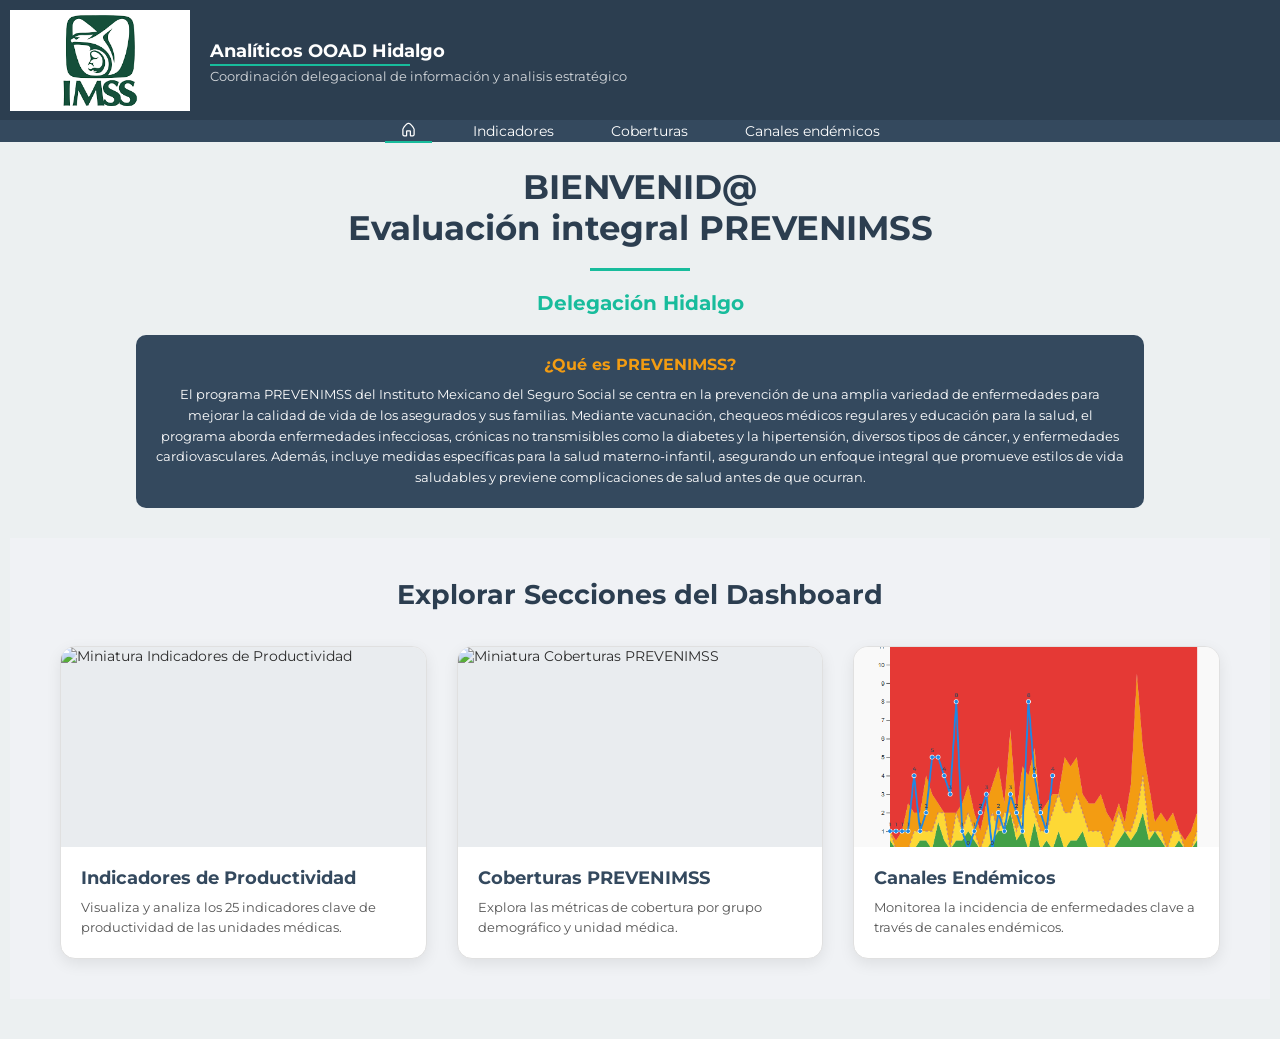
==== commit 8ac83af6: "feat: se integró la información para HA y DM, se hicieron cambios en la imágenes de enlace" ====
--- a/index.html
+++ b/index.html
@@ -72,7 +72,7 @@
 
                 <a href="./html/indicadores.html" class="catalog-card">
                     <div class="catalog-card-thumbnail">
-                        <img src="./assets/thumnails/indicadores-thumbail.png" alt="Miniatura Indicadores de Productividad">
+                        <img src="./assets/thumnails/Indicadores.png" alt="Miniatura Indicadores de Productividad">
                     </div>
                     <div class="catalog-card-content">
                         <h4>Indicadores de Productividad</h4>
@@ -85,7 +85,7 @@
 
                 <a href="./html/coberturas.html" class="catalog-card">
                     <div class="catalog-card-thumbnail">
-                        <img src="./assets/thumnails/coberturas-thumbnail.png" alt="Miniatura Coberturas PREVENIMSS">
+                        <img src="./assets/thumnails/Coberturas.png" alt="Miniatura Coberturas PREVENIMSS">
                     </div>
                     <div class="catalog-card-content">
                         <h4>Coberturas PREVENIMSS</h4>
--- a/css/mystyle.css
+++ b/css/mystyle.css
@@ -242,17 +242,12 @@
   margin-top: 10px;
 }
 
-/* --- REVERTIDO A AUTO-FIT PARA CARDS_GRID --- */
-.cards_grid {
-  display: grid;
-  /* Las tarjetas tienen un width de 280px (desde JS) + padding de 15px*2 = 310px.
-     minmax(300px, 1fr) podría ser un buen punto de partida.
-     O, si el 'transform: scale(0.83)' está activo para las cards de cobertura,
-     el tamaño visual es más pequeño (~257px), entonces minmax(250px, 1fr) sería apropiado.
-     Por ahora, usaré un valor intermedio, puedes ajustarlo según el tamaño visual final de tus .card */
-  grid-template-columns: repeat(auto-fit, minmax(280px, 1fr));
-  gap: 0px;
-  margin-top: 10px;
+/* --- Cuadrícula de Tarjetas --- */
+.cards_grid { 
+    display: grid; 
+    grid-template-columns: repeat(auto-fit, minmax(280px, 1fr)); 
+    gap: 15px; /* Un espacio consistente entre tarjetas */
+    justify-items: center; /* Centra las tarjetas en su celda (muy útil) */
 }
 
 .card {
@@ -719,116 +714,6 @@
         }
 
 
-/* ============== RESPONSIVE ============== */
-@media (max-width: 768px) {
-  body {
-    padding-top: 0;
-    font-size: 13px;
-  }
-  .encabezado,
-  .menu_bar {
-    position: relative;
-    height: auto;
-  }
-  .menu_bar {
-    top: 0;
-  }
-  .layout {
-    flex-direction: column;
-    min-height: auto;
-    margin-top: 0;
-  }
-  aside.sidebar {
-    position: relative;
-    top: auto;
-    width: 100%;
-    height: auto;
-    max-height: 200px;
-    margin: 0 0 15px 0;
-    border-right: none;
-  }
-  .main-content {
-    margin-left: 0;
-    padding: 15px;
-    min-height: auto;
-  }
-  .menu_bar ul {
-    flex-wrap: wrap;
-    gap: 8px;
-    justify-content: flex-start;
-    padding: 5px 10px;
-  }
-  .menu_bar ul li a {
-    padding: 5px 10px;
-  }
-  .encabezado {
-    padding: 10px;
-    flex-direction: row;
-    justify-content: space-between;
-  }
-  .encabezado .titulo {
-    text-align: right;
-  }
-  .titulo h1 {
-    font-size: 1.1em;
-  }
-  .titulo h2 {
-    font-size: 0.8em;
-  }
-
-  nav.tabs,
-  nav.tabs-months {
-    flex-direction: column;
-    align-items: flex-start;
-  }
-  .tab-title {
-    margin-bottom: 5px;
-  }
-  .tab-list {
-    width: 100%;
-    overflow-x: auto;
-    padding-bottom: 5px;
-  }
-  .tab-list li {
-    font-size: 0.8em;
-    padding: 5px 8px;
-  }
-
-  .main h2 {
-    font-size: 2em;
-  }
-  .main h3 {
-    font-size: 1.5em;
-  }
-
-  #detalleInfo {
-    width: 90%;
-    left: 5%;
-    right: 5%;
-    bottom: 10px;
-    top: auto;
-    font-size: 0.75em;
-    max-height: 40vh;
-    overflow-y: auto;
-    position: fixed;
-  }
-
-  /* .cards_grid para tabletas ya no necesita grid-template-columns: repeat(2, 1fr); 
-     porque el auto-fit se encargará. Se puede ajustar el gap si es necesario. */
-  .cards_grid {
-    /* grid-template-columns: repeat(auto-fit, minmax(200px, 1fr));  DEJAREMOS QUE EL AUTO-FIT BASE FUNCIONE */
-    gap: 15px;
-  }
-  .card {
-    transform: scale(1);
-  }
-  .card:hover {
-    transform: translateY(-3px);
-  }
-  .chart-container-d3 {
-    min-height: 220px;
-  }
-}
 
 /* ============== COMPONENTES GENERALES Y COBERTURAS ============== */
 .container_page { padding: 20px 3%; }
@@ -971,51 +856,6 @@
 #radarLegendContainer ul li { font-size: 0.78em; margin-bottom: 6px; line-height: 1.45; color: #333; }
 
 
-/* (Resto de tu mystyle.css existente: #detalleInfo, TABS, .visualization-title-container, RESPONSIVE, etc.) */
-/* Asegúrate que las media queries no interfieran negativamente con los nuevos layouts. */
-/* Por ejemplo, para pantallas pequeñas, #visualizationMasterContainer podría volver a flex-direction: column */
-@media (max-width: 992px) { /* Un breakpoint intermedio antes de tablet */
-    #visualizationMasterContainer {
-        flex-direction: column;
-    }
-    #radarLegendContainer {
-        width: 100%; /* Ocupa todo el ancho */
-        margin-left: 0;
-        margin-top: 20px; /* Espacio si va debajo */
-        max-height: 300px; /* Ajustar altura para móvil */
-    }
-}
-
-@media (max-width: 768px) {
-  /* ... tus otros estilos responsive ... */
-  .cards_grid {
-    grid-template-columns: repeat(auto-fit, minmax(240px, 1fr)); /* Tarjetas aún más pequeñas en tablet */
-    gap: 10px;
-  }
-  .card {
-     transform: scale(1); /* Sin escalado en móvil/tablet por defecto para mejor uso del espacio */
-  }
-   .card:hover {
-     transform: translateY(-3px);
-  }
-
-}
-
-@media (max-width: 480px) {
-  /* ... tus otros estilos responsive ... */
-   .cards_grid {
-    grid-template-columns: 1fr; /* Una columna en móviles muy pequeños */
-  }
-  .mode-selector-wrapper {
-      flex-direction: column; /* Apila los elementos del selector de modo */
-      align-items: center;
-      gap: 5px;
-  }
-  .mode-selector-wrapper .main-label {
-      margin-right: 0;
-      margin-bottom: 5px;
-  }
-}
 
         /* Estilos específicos para esta página, si los necesitas */
         .leyenda-zonas { /* Ya tienes estilos para esto, asegúrate que se vean bien */
@@ -1121,52 +961,7 @@
          .leyenda-zonas {
             margin-top: 25px;
         }
-/* Se eliminan las media queries específicas para .cards_grid de (min-width: 768px) y (min-width: 1200px)
-   ya que repeat(auto-fit, minmax(...)) manejará las columnas. */
-
-/* MEDIA QUERY PARA MÓVILES PEQUEÑOS (max-width: 480px) */
-@media (max-width: 480px) {
-  body {
-    font-size: 12px;
-  }
-  aside.sidebar {
-    max-height: 150px;
-    padding: 10px;
-  }
-  aside.sidebar h3 {
-    font-size: 1.143em;
-  }
-  .main h2 {
-    font-size: 1.8em;
-  }
-  .main h3 {
-    font-size: 1.3em;
-  }
-  .card {
-    padding: 10px;
-    transform: scale(1);
-  }
-  #detalleInfo {
-    font-size: 0.7em;
-    padding: 10px;
-  }
-  .tab-list li {
-    font-size: 0.75em;
-    padding: 4px 6px;
-  }
-  .tab-title {
-    font-size: 0.9em;
-  }
-
-  /* .cards_grid para móviles pequeños (auto-fit se encarga, podría ser 1 columna) */
-  .cards_grid {
-    /* grid-template-columns: 1fr; Ya cubierto por el auto-fit */
-    gap: 10px;
-  }
-  .chart-container-d3 {
-    min-height: 200px;
-  }
-}
+
 
 /* ESTILOS ADICIONALES (Canales Endémicos, Histórico, etc. se mantienen igual) */
 .leyenda-zonas {
@@ -1380,70 +1175,173 @@
   line-height: 1.6;
   color: #555;
 }
-/* MEJORAS PARA VISUALIZACIÓN DE COBERTURAS EN PANTALLAS < 993px */
+
+/* ============== RESPONSIVE ============== */
+
+/* Para Tablets y pantallas medianas */
 @media (max-width: 992px) {
-
-  /* 1. Hace el grid más flexible y centrado */
-  #cardsGrid {
-    display: grid;
-    /* Se reduce el tamaño mínimo para permitir que más tarjetas quepan cómodamente */
-    grid-template-columns: repeat(auto-fit, minmax(250px, 1fr));
-    gap: 15px; /* Un espacio consistente entre tarjetas */
-    justify-items: center; /* Centra las tarjetas en sus celdas de grid */
-    align-items: start;
-  }
-
-  /* 2. Regla específica para la tarjeta Delegacional */
-  #cardsGrid .card.delegacional-card {
-    /* Hace que la tarjeta delegacional ocupe todo el ancho del grid */
-    grid-column: 1 / -1; 
-    width: auto; /* Permite que se ajuste al contenedor */
-    max-width: 450px; /* Un ancho máximo para que no se vea excesivamente grande */
-    margin: 10px 0; /* Margen vertical para separarla de las otras tarjetas */
-  }
-
-  /* 3. Optimiza el espacio interno de TODAS las tarjetas */
-  .card {
-    padding: 10px; /* Un poco menos de padding para dar más espacio al gráfico */
-    width: 100%; /* Asegura que la tarjeta ocupe el espacio asignado por el grid */
-    max-width: 280px; /* Previene que las tarjetas se estiren demasiado en ciertas resoluciones */
-  }
-
-  /* 4. Mejora el espaciado de la leyenda */
-  #radarLegendContainer {
-    width: 100%; /* La leyenda ya ocupa todo el ancho, lo cual es correcto */
-    margin-top: 25px; /* Añade un espacio claro entre las tarjetas y la leyenda */
-  }
-}
-
-/* Ajustes adicionales para móviles muy pequeños */
+    #visualizationMasterContainer {
+        flex-direction: column;
+    }
+    #radarLegendContainer {
+        width: 100%;
+        margin-left: 0;
+        margin-top: 20px;
+        max-height: 300px;
+    }
+    #cardsGrid .card.delegacional-card {
+        grid-column: 1 / -1; 
+        max-width: 450px;
+        margin: 10px 0;
+    }
+}
+
+/* Para Tablets más pequeñas y móviles grandes */
+@media (max-width: 768px) {
+    body {
+        padding-top: 0;
+        font-size: 13px;
+    }
+    .encabezado,
+    .menu_bar {
+        position: relative;
+        height: auto;
+    }
+    .menu_bar {
+        top: 0;
+    }
+    .layout {
+        flex-direction: column;
+        min-height: auto;
+        margin-top: 0;
+    }
+    aside.sidebar {
+        position: relative;
+        top: auto;
+        width: 100%;
+        height: auto;
+        max-height: 200px;
+        margin: 0 0 15px 0;
+        border-right: none;
+    }
+    .main-content {
+        margin-left: 0;
+        padding: 15px;
+        min-height: auto;
+    }
+    .menu_bar ul {
+        flex-wrap: wrap;
+        gap: 8px;
+        justify-content: flex-start;
+        padding: 5px 10px;
+    }
+    .menu_bar ul li a {
+        padding: 5px 10px;
+    }
+    .encabezado {
+        padding: 10px;
+        flex-direction: row;
+        justify-content: space-between;
+    }
+    .encabezado .titulo {
+        text-align: right;
+    }
+    .titulo h1 {
+        font-size: 1.1em;
+    }
+    .titulo h2 {
+        font-size: 0.8em;
+    }
+    nav.tabs,
+    nav.tabs-months {
+        flex-direction: column;
+        align-items: flex-start;
+    }
+    .tab-title {
+        margin-bottom: 5px;
+    }
+    .tab-list {
+        width: 100%;
+        overflow-x: auto;
+        padding-bottom: 5px;
+    }
+    .tab-list li {
+        font-size: 0.8em;
+        padding: 5px 8px;
+    }
+    .main h2 {
+        font-size: 2em;
+    }
+    .main h3 {
+        font-size: 1.5em;
+    }
+    #detalleInfo {
+        width: 90%;
+        left: 5%;
+        right: 5%;
+        bottom: 10px;
+        top: auto;
+        font-size: 0.75em;
+        max-height: 40vh;
+        overflow-y: auto;
+        position: fixed;
+    }
+    .card {
+        transform: scale(1);
+    }
+    .card:hover {
+        transform: translateY(-3px);
+    }
+    .chart-container-d3 {
+        min-height: 220px;
+    }
+}
+
+/* Para móviles pequeños */
 @media (max-width: 480px) {
-  #cardsGrid {
-    /* En la vista de una sola columna, no necesitamos un tamaño mínimo */
-    grid-template-columns: 1fr;
-  }
-  
-  .card {
-     max-width: 100%; /* Permite que la tarjeta ocupe el ancho completo */
-  }
-
-  #cardsGrid .card.delegacional-card {
-     max-width: 100%;
-  }
-
-  /* Coloca este código dentro de la media query @media (max-width: 992px) en tu archivo mystyle.css */
-
-/* --- Mejoras para la visualización y centrado de tarjetas en Coberturas --- */
-.cards_grid {
-    display: flex;           /* Cambiamos de grid a flexbox para facilitar el centrado */
-    flex-wrap: wrap;         /* Permite que las tarjetas se ajusten y pasen a la siguiente línea */
-    justify-content: center; /* Centra las tarjetas horizontalmente en el contenedor */
-    gap: 15px;               /* Un espacio consistente entre las tarjetas */
-}
-
-.card {
-    transform: scale(1);     /* Eliminamos la reducción de escala para que la tarjeta sea más grande y legible */
-    flex-shrink: 0;          /* Evita que las tarjetas flex se encojan si el espacio es reducido */
-}
-}
-
+    body {
+        font-size: 12px;
+    }
+    .cards_grid {
+        /* En móviles pequeños, forzamos a una sola columna */
+        grid-template-columns: 1fr;
+    }
+    .card {
+        max-width: 100%;
+    }
+    #cardsGrid .card.delegacional-card {
+        max-width: 100%;
+    }
+    .mode-selector-wrapper {
+        flex-direction: column;
+        align-items: center;
+        gap: 5px;
+    }
+    .mode-selector-wrapper .main-label {
+        margin-right: 0;
+        margin-bottom: 5px;
+    }
+}
+/* Para Tablets y pantallas medianas */
+@media (max-width: 992px) {
+    /* Forzamos la cuadrícula a tener siempre 3 columnas en este tamaño */
+    .cards_grid {
+        grid-template-columns: repeat(3, 1fr);
+    }
+
+    #visualizationMasterContainer {
+        flex-direction: column;
+    }
+    #radarLegendContainer {
+        width: 100%;
+        margin-left: 0;
+        margin-top: 20px;
+        max-height: 300px;
+    }
+    #cardsGrid .card.delegacional-card {
+        /* La tarjeta delegacional seguirá ocupando todo el ancho */
+        grid-column: 1 / -1; 
+        max-width: 450px;
+        margin: 10px 0;
+    }
+}
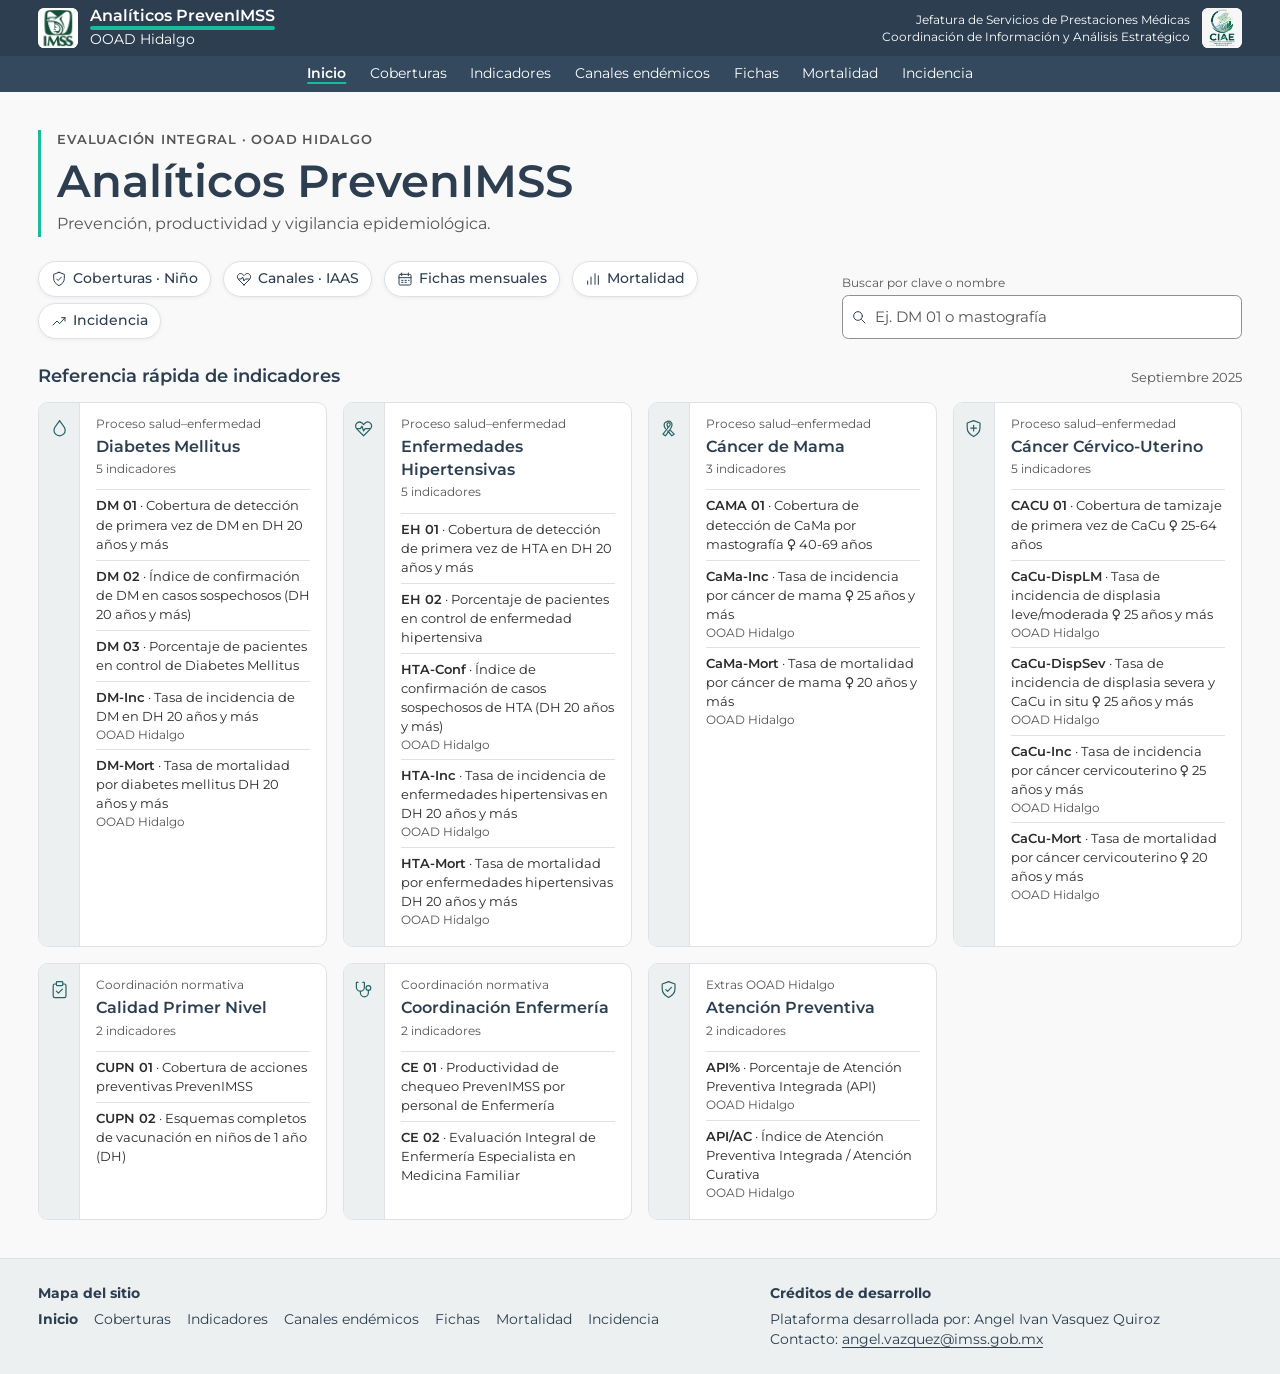
==== commit 9975df8b: "v2: rediseño de filtros, mapa de calor, semáforo, iconos de exportación y footer Fuente: versión efe" ====
--- a/index.html
+++ b/index.html
@@ -5,111 +5,71 @@
     <meta charset="UTF-8" />
     <meta name="viewport" content="width=device-width, initial-scale=1.0" />
     <title>Analíticos Hidalgo - Inicio</title>
-    <link rel="icon" href="https://puntomedio.mx/wp-content/uploads/2019/12/IMSS-logo.png" />
+    <link rel="icon" href="./assets/imss-icon.svg" />
     <link rel="stylesheet" href="./css/mystyle.css" />
 
 </head>
 
 <body>
-    <nav>
-        <div class="encabezado">
-            <div class="logo">
-                <a href="./index.html">
-                    <img src="./assets/descarga.png" alt="logo_imss" /></a>
-            </div>
-            <div class="titulo">
-                <h1>Analíticos OOAD Hidalgo</h1>
-                <hr />
-                <h2>
-                    Coordinación delegacional de información y analisis estratégico
-                </h2>
+    <a class="skip-link" href="#contenido">Ir al contenido</a>
+    <header class="site-header">
+        <div class="site-shell site-header-inner">
+            <a class="site-brand" href="./index.html">
+                <span class="brand-mark"><img src="./assets/descarga.png" alt="IMSS" width="300" height="168" /></span>
+                <span><strong>Analíticos PrevenIMSS</strong><small>OOAD Hidalgo</small></span>
+            </a>
+            <div class="site-office">
+                <p>Jefatura de Servicios de Prestaciones Médicas<br />Coordinación de Información y Análisis Estratégico</p>
+                <span class="brand-mark brand-mark-ciae"><img src="./assets/logo-ciae.jpg" alt="CIAE Hidalgo" /></span>
             </div>
         </div>
-        <div class="menu_bar">
-            <ul>
-                <li id="home">
-                    <a href="./index.html" class="active">
-                        <svg padding="2px" width="15px" height="15px" viewBox="0 0 24 24" fill="none"
-                            xmlns="http://www.w3.org/2000/svg">
-                            <path fill-rule="evenodd" clip-rule="evenodd"
-                                d="M4.18753 11.3788C4.03002 11.759 4 11.9533 4 12V20.0018C4 20.5529 4.44652 21 5 21H8V15C8 13.8954 8.89543 13 10 13H14C15.1046 13 16 13.8954 16 15V21H19C19.5535 21 20 20.5529 20 20.0018V12C20 11.9533 19.97 11.759 19.8125 11.3788C19.6662 11.0256 19.4443 10.5926 19.1547 10.1025C18.5764 9.1238 17.765 7.97999 16.8568 6.89018C15.9465 5.79788 14.9639 4.78969 14.0502 4.06454C13.5935 3.70204 13.1736 3.42608 12.8055 3.2444C12.429 3.05862 12.1641 3 12 3C11.8359 3 11.571 3.05862 11.1945 3.2444C10.8264 3.42608 10.4065 3.70204 9.94978 4.06454C9.03609 4.78969 8.05348 5.79788 7.14322 6.89018C6.23505 7.97999 5.42361 9.1238 4.8453 10.1025C4.55568 10.5926 4.33385 11.0256 4.18753 11.3788ZM10.3094 1.45091C10.8353 1.19138 11.4141 1 12 1C12.5859 1 13.1647 1.19138 13.6906 1.45091C14.2248 1.71454 14.7659 2.07921 15.2935 2.49796C16.3486 3.33531 17.4285 4.45212 18.3932 5.60982C19.3601 6.77001 20.2361 8.0012 20.8766 9.08502C21.1963 9.62614 21.4667 10.1462 21.6602 10.6134C21.8425 11.0535 22 11.5467 22 12V20.0018C22 21.6599 20.6557 23 19 23H16C14.8954 23 14 22.1046 14 21V15H10V21C10 22.1046 9.10457 23 8 23H5C3.34434 23 2 21.6599 2 20.0018V12C2 11.5467 2.15748 11.0535 2.33982 10.6134C2.53334 10.1462 2.80369 9.62614 3.12345 9.08502C3.76389 8.0012 4.63995 6.77001 5.60678 5.60982C6.57152 4.45212 7.65141 3.33531 8.70647 2.49796C9.2341 2.07921 9.77521 1.71454 10.3094 1.45091Z"
-                                fill="#FFFFFF" />
-                        </svg>
-                    </a>
-                </li>
+        <nav class="site-nav" aria-label="Navegación principal">
+            <ul class="site-shell">
+                <li><a href="./index.html" aria-current="page">Inicio</a></li>
+                <li><a href="./html/coberturas.html">Coberturas</a></li>
                 <li><a href="./html/indicadores.html">Indicadores</a></li>
-                <li><a href="./html/coberturas.html">Coberturas</a></li>
                 <li><a href="./html/canales_endemicos.html">Canales endémicos</a></li>
+                <li><a href="./html/fichas.html">Fichas</a></li>
+                <li><a href="./html/mortalidad.html">Mortalidad</a></li>
+                <li><a href="./html/incidencia.html">Incidencia</a></li>
             </ul>
+        </nav>
+    </header>
+
+    <main id="contenido" class="site-shell page-main" tabindex="-1">
+        <header class="page-heading home-heading">
+            <p class="eyebrow">Evaluación integral · OOAD Hidalgo</p>
+            <h1>Analíticos PrevenIMSS</h1>
+            <p>Prevención, productividad y vigilancia epidemiológica.</p>
+        </header>
+        <div class="home-actions">
+            <nav class="quick-links" aria-label="Accesos de consulta">
+                <a class="button" href="./html/coberturas.html#modo=porGrupo&amp;grupo=Ni%C3%B1o"><svg aria-hidden="true" focusable="false"><use href="./assets/ui-icons.svg#shield"></use></svg><span>Coberturas · Niño</span></a>
+                <a class="button" href="./html/canales_endemicos.html#padecimiento=IAAS"><svg aria-hidden="true" focusable="false"><use href="./assets/ui-icons.svg#pulse"></use></svg><span>Canales · IAAS</span></a>
+                <a class="button" href="./html/fichas.html"><svg aria-hidden="true" focusable="false"><use href="./assets/ui-icons.svg#calendar"></use></svg>Fichas mensuales</a>
+                <a class="button" href="./html/mortalidad.html"><svg aria-hidden="true" focusable="false"><use href="./assets/ui-icons.svg#bars"></use></svg>Mortalidad</a>
+                <a class="button" href="./html/incidencia.html"><svg aria-hidden="true" focusable="false"><use href="./assets/ui-icons.svg#trend"></use></svg>Incidencia</a>
+            </nav>
+            <div class="filter-field home-search">
+                <label for="indexSearch">Buscar por clave o nombre</label>
+                <div class="search-field">
+                    <svg aria-hidden="true" focusable="false"><use href="./assets/ui-icons.svg#search"></use></svg>
+                    <input id="indexSearch" class="search-input" type="search" placeholder="Ej. DM 01 o mastografía" />
+                </div>
+            </div>
         </div>
-    </nav>
-
-    <div class="main">
-        <h2>BIENVENID@</h2>
-        <h2>Evaluación integral PREVENIMSS</h2>
-        <hr />
-        <h3>Delegación Hidalgo</h3>
-
-        <div class="card_prin">
-            <h4>¿Qué es PREVENIMSS?</h4>
-            <p>
-                El programa PREVENIMSS del Instituto Mexicano del Seguro Social se
-                centra en la prevención de una amplia variedad de enfermedades para
-                mejorar la calidad de vida de los asegurados y sus familias. Mediante
-                vacunación, chequeos médicos regulares y educación para la salud, el
-                programa aborda enfermedades infecciosas, crónicas no transmisibles
-                como la diabetes y la hipertensión, diversos tipos de cáncer, y
-                enfermedades cardiovasculares. Además, incluye medidas específicas
-                para la salud materno-infantil, asegurando un enfoque integral que
-                promueve estilos de vida saludables y previene complicaciones de salud
-                antes de que ocurran.
-            </p>
-        </div>
-
-        <section class="section-catalog">
-            <h2>Explorar Secciones del Dashboard</h2>
-            <div class="catalog-grid">
-
-                <a href="./html/indicadores.html" class="catalog-card">
-                    <div class="catalog-card-thumbnail">
-                        <img src="./assets/thumnails/Indicadores.png" alt="Miniatura Indicadores de Productividad">
-                    </div>
-                    <div class="catalog-card-content">
-                        <h4>Indicadores de Productividad</h4>
-                        <p>
-                            Visualiza y analiza los 25 indicadores clave de productividad de
-                            las unidades médicas.
-                        </p>
-                    </div>
-                </a>
-
-                <a href="./html/coberturas.html" class="catalog-card">
-                    <div class="catalog-card-thumbnail">
-                        <img src="./assets/thumnails/Coberturas.png" alt="Miniatura Coberturas PREVENIMSS">
-                    </div>
-                    <div class="catalog-card-content">
-                        <h4>Coberturas PREVENIMSS</h4>
-                        <p>
-                            Explora las métricas de cobertura por grupo demográfico y unidad
-                            médica.
-                        </p>
-                    </div>
-                </a>
-
-                <a href="./html/canales_endemicos.html" class="catalog-card">
-                    <div class="catalog-card-thumbnail">
-                        <img src="./assets/thumnails/canales-thumbnail.png" alt="Miniatura Canales Endémicos">
-                    </div>
-                    <div class="catalog-card-content">
-                        <h4>Canales Endémicos</h4>
-                        <p>
-                            Monitorea la incidencia de enfermedades clave a través de
-                            canales endémicos.
-                        </p>
-                    </div>
-                </a>
-                </div>
+        <section aria-labelledby="modulos">
+            <div class="index-heading">
+                <h2 id="modulos" class="section-heading">Referencia rápida de indicadores</h2>
+                <p id="indexPeriod"></p>
+            </div>
+            <div id="indicatorIndex" class="index-grid"></div>
         </section>
-        </div>
+    </main>
+    <footer class="site-footer" data-site-footer></footer>
+    <script type="module" src="./js/footer.js"></script>
+    <p class="visually-hidden" id="indexSearchStatus" role="status"></p>
+    <script type="module" src="./js/inicio.js"></script>
+    <script type="module" src="./js/accesos.js"></script>
 </body>
-</html>+</html>
--- a/css/mystyle.css
+++ b/css/mystyle.css
@@ -1,1347 +1,1286 @@
 /* mystyle.css */
 
 /* ============== BASE & RESET ============== */
-/* Importación de la fuente Montserrat desde Google Fonts */
-@import url("https://fonts.googleapis.com/css2?family=Montserrat:wght@400;600;700&display=swap");
-
-/* Reseteo universal:
-   - box-sizing: border-box -> El padding y borde no incrementan el tamaño total del elemento.
-   - margin: 0 y padding: 0 -> Elimina los márgenes y paddings por defecto de los navegadores. */
-* {
-  box-sizing: border-box;
+/* Montserrat Variable, Fontsource 5.3.0, licencia OFL en assets/fonts/OFL.txt */
+/* montserrat-latin-ext-wght-normal */
+@font-face {
+  font-family: 'Montserrat';
+  font-style: normal;
+  font-display: swap;
+  font-weight: 100 900;
+  src: url(../assets/fonts/montserrat-latin-ext-wght-normal.woff2) format('woff2');
+  unicode-range: U+0100-02BA,U+02BD-02C5,U+02C7-02CC,U+02CE-02D7,U+02DD-02FF,U+0304,U+0308,U+0329,U+1D00-1DBF,U+1E00-1E9F,U+1EF2-1EFF,U+2020,U+20A0-20AB,U+20AD-20C0,U+2113,U+2C60-2C7F,U+A720-A7FF;
+}
+
+/* montserrat-latin-wght-normal */
+@font-face {
+  font-family: 'Montserrat';
+  font-style: normal;
+  font-display: swap;
+  font-weight: 100 900;
+  src: url(../assets/fonts/montserrat-latin-wght-normal.woff2) format('woff2');
+  unicode-range: U+0000-00FF,U+0131,U+0152-0153,U+02BB-02BC,U+02C6,U+02DA,U+02DC,U+0304,U+0308,U+0329,U+2000-206F,U+20AC,U+2122,U+2191,U+2193,U+2212,U+2215,U+FEFF,U+FFFD;
+}
+
+:root {
+  --color-accent: #2c3e50;
+  --color-border: #dee2e6;
+  --color-text: #2b2b2b;
+  --color-text-muted: #555555;
+  --performance-expected-bg: #e3f3e7;
+  --performance-expected-ink: #174c2a;
+  --performance-expected-mark: #34a853;
+  --performance-medium-bg: #ffebae;
+  --performance-medium-ink: #654500;
+  --performance-medium-mark: #996900;
+  --performance-low-bg: #f8ddda;
+  --performance-low-ink: #78271f;
+  --performance-low-mark: #bc392e;
+  --performance-missing-bg: #f1f3f5;
+  --performance-missing-ink: #555c64;
+  --performance-missing-mark: #69727b;
+  --ink: var(--color-text);
+  --heading: var(--color-accent);
+  --slate: #34495e;
+  --accent: #18bc9c;
+  --canvas: #f9f9f9;
+  --surface: #ffffff;
+  --muted: var(--color-text-muted);
+  --border: var(--color-border);
+  --subtle: #ecf0f1;
+  --text: #333333;
+  --panel: #f8f9fa;
+  --space-1: 0.375rem;
+  --space-2: 0.75rem;
+  --space-3: 1rem;
+  --space-4: 1.5rem;
+  --space-5: 2rem;
+  --font-size-label: 0.75rem;
+  --font-size-control: 0.9375rem;
+  --filter-target: 2.25rem;
+  --radius: 0.625rem;
+  --font: "Montserrat", system-ui, sans-serif;
+  --shadow: 0 2px 8px rgba(0, 0, 0, 0.08);
+}
+
+/* Base */
+*, *::before, *::after { box-sizing: border-box; }
+html {
+  font-family: var(--font);
+  background: var(--canvas);
+  color: var(--ink);
+}
+body {
+  margin: 0;
+  min-height: 100vh;
+  line-height: 1.45;
+}
+h1, h2, h3, p, dl, dd { margin: 0; }
+a {
+  color: inherit;
+  text-decoration: none;
+}
+.site-nav ul {
   margin: 0;
   padding: 0;
 }
-
-/* Estilos base para HTML y Body */
-body,
-html {
-  /* Aplicado a ambos para consistencia */
-  font-family: "Montserrat", sans-serif; /* Fuente principal de la aplicación */
-  background-color: #f9f9f9; /* Color de fondo general */
-  color: #2b2b2b; /* Color de texto principal */
-  scroll-behavior: smooth; /* Desplazamiento suave para anclas internas */
-  padding-top: 63px;
-  font-size: 14px; /* Tamaño de fuente base para la aplicación */
-}
-
-/* Estilos base para enlaces (<a>) */
-a {
-  text-decoration: none; /* Elimina el subrayado por defecto de los enlaces */
-  color: inherit; /* Los enlaces heredan el color de su elemento padre */
-}
-
-/* Estilos base para líneas horizontales (<hr>) */
-hr {
-  border: none; /* Elimina el borde por defecto */
-  height: 2px; /* Altura de la línea */
-  background-color: #ccc; /* Color de fondo de la línea */
-  margin: 2px 0; /* Margen vertical mínimo */
-}
-
-/* ============== HEADER FIXED ============== */
-.encabezado {
+svg { font-family: var(--font); }
+
+/* Estados y utilidades compartidos */
+button, select, input { font: inherit; }
+button, select, summary { cursor: pointer; }
+button:disabled {
+  cursor: default;
+  opacity: 0.6;
+}
+:focus-visible {
+  outline: 3px solid var(--heading);
+  outline-offset: 3px;
+}
+[hidden] { display: none !important; }
+.visually-hidden {
+  position: absolute;
+  inline-size: 1px;
+  block-size: 1px;
+  overflow: hidden;
+  clip-path: inset(50%);
+  white-space: nowrap;
+}
+svg text { font-variant-numeric: tabular-nums; }
+.no-data-message {
+  padding: var(--space-4);
+  text-align: center;
+  color: var(--muted);
+}
+@media (prefers-reduced-motion: reduce) {
+  *, *::before, *::after {
+    scroll-behavior: auto !important;
+    transition: none !important;
+  }
+}
+
+/* Estructura de página y navegación */
+.site-shell {
+  width: min(100%, 90rem);
+  margin-inline: auto;
+  padding-inline: clamp(1rem, 3vw, 2.5rem);
+}
+.site-header {
+  background: var(--heading);
+  color: var(--surface);
+}
+.site-header-inner {
   display: flex;
   flex-wrap: wrap;
   align-items: center;
-  background-color: #2c3e50;
-  color: white;
-  padding: 10px;
-  position: fixed;
-  top: 0;
-  left: 0;
-  right: 0;
-  z-index: 300;
-  height: 120px;
-}
-
-.logo img {
-  max-width: 180px;
-  height: auto;
-}
-
-.titulo {
-  margin-left: 20px;
-}
-
-.titulo h1 {
-  font-size: 1.286em;
+  justify-content: space-between;
+  gap: var(--space-2) var(--space-4);
+  padding-block: var(--space-1);
+}
+.site-brand {
+  display: inline-flex;
+  align-items: center;
+  gap: var(--space-2);
+}
+.site-brand small, .site-brand strong { display: block; }
+.site-brand strong {
+  width: fit-content;
+  font-weight: 600;
+  line-height: 1.2;
+}
+.site-brand strong::after {
+  content: "";
+  display: block;
+  height: 0.25rem;
+  margin-top: 0.06rem;
+  border-radius: 999px;
+  background: var(--accent);
+}
+.site-brand small { font-size: 0.85rem; }
+.site-office {
+  display: flex;
+  align-items: center;
+  gap: var(--space-2);
+  text-align: end;
+  font-size: var(--font-size-label);
+}
+.site-nav { background: var(--slate); }
+.site-nav ul {
+  display: flex;
+  flex-wrap: wrap;
+  justify-content: center;
+  gap: var(--space-1);
+  margin-inline: auto;
+  padding-inline: clamp(1rem, 3vw, 2.5rem);
+  list-style: none;
+}
+.site-nav a {
+  display: flex;
+  align-items: center;
+  min-height: var(--filter-target);
+  padding: 0.25rem 0.55rem;
+  font-size: 0.85rem;
+  white-space: nowrap;
+}
+.site-nav a:hover { background: rgba(255, 255, 255, 0.08); }
+.site-nav a[aria-current="page"] {
+  font-weight: 600;
+  text-decoration: underline var(--accent);
+  text-underline-offset: 0.32em;
+  text-decoration-thickness: 2px;
+}
+.site-header :focus-visible { outline-color: var(--surface); }
+.site-footer {
+  margin-block-start: auto;
+  padding-block: var(--space-4);
+  border-block-start: 1px solid var(--border);
+  background: var(--subtle);
+  color: var(--heading);
+  font-size: .85rem;
+}
+body:has(.site-footer) { display: flex; flex-direction: column; }
+.site-footer-inner { display: grid; gap: var(--space-4); }
+.site-footer h2 { margin-block-end: var(--space-1); font-size: .9rem; }
+.site-footer ul {
+  display: flex;
+  flex-wrap: wrap;
+  gap: var(--space-1) var(--space-3);
+  margin: 0;
+  padding: 0;
+  list-style: none;
+}
+.site-footer a:is(:hover, :focus-visible), .site-footer a[href^="mailto:"] {
+  text-decoration: underline;
+  text-underline-offset: .2em;
+}
+.site-footer a[aria-current="page"] { font-weight: 700; }
+@media (min-width: 52rem) {
+  .site-footer-inner { grid-template-columns: minmax(0, 1.5fr) minmax(0, 1fr); }
+}
+.skip-link {
+  position: absolute;
+  z-index: 400;
+  left: var(--space-3);
+  top: var(--space-3);
+  padding: var(--space-2);
+  background: var(--surface);
+  color: var(--heading);
+  transform: translateY(-200%);
+}
+.skip-link:focus { transform: none; }
+.page-main { padding-block: clamp(1.25rem, 3vw, 2.5rem); }
+.page-heading {
+  display: grid;
+  gap: var(--space-1);
+  margin-bottom: var(--space-4);
+}
+.page-heading h1 {
+  color: var(--heading);
+  font-size: clamp(1.75rem, 4vw, 2.8rem);
+  line-height: 1.12;
+}
+.page-heading p {
+  color: var(--muted);
+  line-height: 1.55;
+}
+.page-heading .eyebrow {
+  font-size: 0.8rem;
   font-weight: 700;
-}
-
-.titulo h2 {
-  font-size: 0.95em;
+  letter-spacing: 0.06em;
+  text-transform: uppercase;
+}
+.module-heading {
+  grid-column: 1 / -1;
+  margin-bottom: var(--space-2);
+}
+.section-heading {
+  margin-bottom: var(--space-2);
+  font-size: 1.15rem;
+  color: var(--heading);
+}
+.panel {
+  border: 1px solid var(--border);
+  border-radius: var(--radius);
+  background: var(--surface);
+  box-shadow: var(--shadow);
+}
+.module-grid {
+  display: grid;
+  grid-template-columns: repeat(auto-fit, minmax(min(100%, 15rem), 1fr));
+  gap: var(--space-3);
+}
+.module-card {
+  display: flex;
+  flex-direction: column;
+}
+.module-card:hover { border-color: var(--heading); }
+.module-card img {
+  display: block;
+  width: 100%;
+  aspect-ratio: 16 / 7;
+  object-fit: cover;
+  object-position: top;
+  border-radius: var(--radius) var(--radius) 0 0;
+  border-bottom: 1px solid var(--border);
+}
+.module-card-body {
+  display: grid;
+  flex: 1;
+  gap: var(--space-1);
+  padding: var(--space-3);
+  line-height: 1.5;
+}
+.module-card h3, .module-link { color: var(--heading); }
+.module-link {
+  font-weight: 700;
+  text-decoration: underline;
+  text-underline-offset: 0.2em;
+  align-self: end;
+}
+.intro-note {
+  max-width: 72ch;
+  padding: var(--space-3);
+  margin-top: var(--space-4);
+  line-height: 1.6;
+}
+.intro-note h2 {
+  font-size: 1.05rem;
+  color: var(--heading);
+  margin-bottom: var(--space-1);
+}
+@media (max-width: 36rem) {
+  .site-header-inner { gap: var(--space-1); }
+  .site-office p {
+    position: absolute;
+    width: 1px;
+    height: 1px;
+    overflow: hidden;
+    clip-path: inset(50%);
+  }
+  .site-nav ul { gap: 0; }
+  .site-nav a {
+    padding-inline: 0.45rem;
+    font-size: 0.78rem;
+  }
+}
+
+/* Filtros y tablas de consulta */
+.filters { margin-block: var(--space-3) var(--space-4); }
+.filter-bar {
+  display: flex;
+  flex-wrap: wrap;
+  align-items: flex-end;
+  gap: var(--space-3) var(--space-4);
+}
+@media (min-width: 75rem) {
+  .filter-bar { column-gap: var(--space-5); }
+}
+.filter-field {
+  flex: 1 1 8rem;
+  min-width: min(100%, 7rem);
+  display: grid;
+  align-content: start;
+  gap: 0.2rem;
+}
+.filter-field--compact { flex: 0.65 1 5rem; min-width: min(100%, 5rem); }
+.filter-field--sequence { flex: 1.15 1 11.5rem; }
+.filter-field--wide { flex: 1.65 1 13rem; }
+.filters--compact .filter-field { flex: 0 1 11rem; }
+.filter-field label {
+  color: var(--color-text-muted);
+  font-size: var(--font-size-label);
   font-weight: 400;
-  opacity: 0.8;
-}
-
-.titulo hr {
-  width: 200px;
-  background-color: #18bc9c;
-}
-
-/* ============== MENU FIXED ============== */
-.menu_bar {
-  background-color: #34495e;
-  position: fixed;
-  top: 120px; /* Debajo del encabezado */
-  left: 0;
-  right: 0;
-  z-index: 299;
-  height: 22px;
-}
-
-.menu_bar ul {
-  list-style: none;
-  display: flex;
-  justify-content: center;
-  padding: 1px;
-  gap: 25px;
-  height: 100%;
-  align-items: center;
-}
-
-.menu_bar ul li a {
-  color: white;
-  padding: 0px 16px;
-  border-radius: 6px;
-  transition: all 0.4s cubic-bezier(0.25, 0.46, 0.45, 0.94);
-  font-size: 1em;
-  position: relative;
-  overflow: hidden;
-  transform: translateZ(0);
-  background-size: 200% 100%;
-  background-position: right bottom;
-}
-
-.menu_bar ul li a:hover {
-  background: none;
-  color: #18bc9c;
-  transform: translateY(-2px);
-  box-shadow: none;
-  letter-spacing: 0.3px;
-  background-position: left bottom;
-}
-
-.menu_bar ul li a::after {
+}
+.filter-control { position: relative; min-width: 0; }
+.filter-control:has(> select)::after {
   content: "";
   position: absolute;
-  left: 0;
-  bottom: -2px;
+  inset-inline-end: 0.42rem;
+  top: 50%;
+  transform: translateY(-50%);
+  width: 0.7rem;
+  height: 0.7rem;
+  background-color: var(--color-text-muted);
+  mask: url("data:image/svg+xml,%3Csvg xmlns='http://www.w3.org/2000/svg' viewBox='0 0 16 16'%3E%3Cpath d='m3 6 5 5 5-5' fill='none' stroke='black' stroke-width='1.6' stroke-linecap='round' stroke-linejoin='round'/%3E%3C/svg%3E") center / contain no-repeat;
+  pointer-events: none;
+}
+.filter-control:has(> select:disabled)::after { opacity: 0.55; }
+.filter-control select {
+  display: block;
   width: 100%;
-  height: 2px;
-  background: #2c3e50;
-  transform: scaleX(0);
-  transition: transform 0.3s ease;
-  transform-origin: right;
-}
-
-.menu_bar ul li a:hover::after {
-  transform: scaleX(1);
-  transform-origin: left;
-  background: #18bc9c;
-}
-
-.menu_bar ul li a.active {
-  color: #18bc9c;
+  min-width: 0;
+  min-height: var(--filter-target);
+  padding: 0.3rem 0.2rem;
+  border: 0;
+  border-bottom: 1px solid var(--color-border);
+  border-radius: 0;
+  background: transparent;
+  color: var(--color-text);
+  font-size: var(--font-size-control);
+  font-weight: 400;
+}
+.filter-control select {
+  appearance: none;
+  padding-inline-end: 1.4rem;
+  text-overflow: ellipsis;
+}
+.filter-control select:enabled:hover {
+  border-bottom-color: color-mix(in srgb, var(--color-border) 68%, var(--color-text-muted));
+}
+.filter-control select:focus-visible {
+  border-bottom-color: var(--color-accent);
+  outline: 2px solid var(--color-accent);
+  outline-offset: 2px;
+}
+.filter-control select:disabled {
+  color: color-mix(in srgb, var(--color-text-muted) 63%, var(--canvas));
+  border-bottom-color: var(--color-border);
+  cursor: not-allowed;
+  opacity: 1;
+}
+.filter-sequence {
+  display: grid;
+  grid-template-columns: auto minmax(0, 1fr) auto;
+  align-items: center;
+  gap: 0.15rem;
+}
+.filter-step, .filter-help-trigger {
+  display: inline-grid;
+  place-items: center;
+  min-inline-size: var(--filter-target);
+  min-block-size: var(--filter-target);
+  padding: 0;
+  border: 0;
+  background: transparent;
+  color: var(--color-accent);
+}
+.filter-step { font-size: 1.6rem; line-height: 1; }
+.filter-step:enabled:hover { color: var(--color-text); background: var(--subtle); }
+.filter-step:disabled {
+  color: color-mix(in srgb, var(--color-text-muted) 48%, var(--canvas));
+  cursor: not-allowed;
+  opacity: 1;
+}
+.filter-help { position: relative; flex: 0 0 auto; margin-inline-start: auto; }
+.module-heading-row { display: flex; flex-wrap: wrap; align-items: center; gap: var(--space-1); }
+.module-heading-row .filter-help { margin-inline-start: 0; }
+.module-heading-row .filter-help-panel { inset-inline-start: 0; inset-inline-end: auto; }
+.context-filter-bar {
+  display: grid;
+  grid-template-columns: minmax(0, 1fr);
+  align-items: start;
+}
+.context-filter-bar .filter-field { min-inline-size: 0; }
+.context-filter-bar > .filter-field > label { display: block; }
+.period-filter, .filter-mode { min-inline-size: 0; margin: 0; padding: 0; border: 0; }
+.filter-mode > legend, .filter-note {
+  color: var(--color-text-muted);
+  font-size: var(--font-size-label);
+}
+.period-fields {
+  display: grid;
+  grid-template-columns: 4.25rem minmax(0, 1fr);
+  align-items: end;
+  gap: var(--space-2);
+}
+.period-fields label[for="monthTabs"], .period-fields label[for="monthTabsCobertura"] {
+  padding-inline-start: calc(var(--filter-target) + .15rem);
+}
+.filter-mode legend { margin-bottom: .2rem; }
+.segmented-control { display: inline-flex; max-width: 100%; }
+.segmented-control input {
+  position: absolute;
+  inline-size: 1px;
+  block-size: 1px;
+  clip-path: inset(50%);
+}
+.segmented-control label {
+  display: grid;
+  align-items: center;
+  min-block-size: var(--filter-target);
+  padding-inline: var(--space-2);
+  border: 1px solid var(--color-accent);
+  background: var(--surface);
+  color: var(--color-accent);
+  cursor: pointer;
+}
+.segmented-control label:first-of-type { border-radius: .4rem 0 0 .4rem; }
+.segmented-control label:last-of-type { border-radius: 0 .4rem .4rem 0; border-inline-start: 0; }
+.segmented-control input:checked + label { background: var(--color-accent); color: var(--surface); }
+.segmented-control input:focus-visible + label { position: relative; outline: 2px solid var(--accent); outline-offset: 2px; }
+.segmented-control input:disabled + label { opacity: .6; cursor: not-allowed; }
+.filter-category select { font-size: .875rem; color: var(--color-text-muted); }
+.filter-note { margin-block-start: .25rem; }
+.filters .filter-reset { margin-block-start: var(--space-1); }
+.indicator-combobox { position: relative; min-inline-size: 0; }
+.combobox-selection {
+  color: var(--heading);
+  margin-inline: calc(var(--filter-target) + .15rem);
+  font-size: .875rem;
   font-weight: 600;
-  border: none;
+  overflow-wrap: anywhere;
+}
+.combobox-panel {
+  position: absolute;
+  z-index: 15;
+  inset-block-start: 100%;
+  inset-inline: 0;
+  margin-block-start: var(--space-1);
+  border: 1px solid var(--border);
+  border-radius: var(--radius);
+  background: var(--surface);
+  box-shadow: var(--shadow);
+}
+.combobox-panel .filter-note { margin: 0; padding: var(--space-1) var(--space-2); }
+.combobox-panel ul { list-style: none; padding: 0; margin: 0; }
+.combobox-panel > ul { max-block-size: min(44vh, 20rem); overflow: auto; }
+.combobox-group { display: block; padding: var(--space-1) var(--space-2); color: var(--muted); font-size: .8rem; font-weight: 600; }
+.combobox-panel [role="option"] {
+  padding: var(--space-1) var(--space-2);
+  border-inline-start: 3px solid transparent;
+  color: var(--ink);
+  font-size: .875rem;
+  cursor: pointer;
+}
+.combobox-panel [role="option"][aria-selected="true"] { font-weight: 700; }
+.combobox-panel [role="option"]:hover, .combobox-panel [data-active] {
+  border-inline-start-color: var(--color-accent);
+  background: var(--subtle);
+}
+@media (min-width: 36.001rem) {
+  .context-filter-bar { grid-template-columns: minmax(17.25rem, .7fr) minmax(0, 1.3fr); }
+}
+@media (min-width: 68rem) {
+  .context-filter-bar { display: flex; flex-wrap: nowrap; }
+  .context-filter-bar > .filter-field { flex: 1 1 9rem; }
+  .context-filter-bar > .filter-category { flex: 0 1 12.5rem; min-inline-size: 9rem; }
+  .context-filter-bar > .indicator-combobox { flex: 3 1 19rem; }
+  .context-filter-bar > .period-filter { flex: 0 0 17.25rem; }
+  .context-filter-bar > #overviewUnitFilter { flex: 0 1 15rem; }
+  .context-filter-bar > .filter-mode { flex: 0 0 auto; }
+}
+.filter-help-trigger { list-style: none; }
+.filter-help-trigger::-webkit-details-marker { display: none; }
+.filter-help-trigger span {
+  display: grid;
+  place-items: center;
+  width: 1.1rem;
+  height: 1.1rem;
+  border: 1px solid var(--color-text-muted);
+  border-radius: 50%;
+  font-size: var(--font-size-label);
+}
+.filter-help-panel {
+  position: absolute;
+  z-index: 25;
+  inset-block-start: 100%;
+  inset-inline-end: 0;
+  width: min(18rem, calc(100vw - 2rem));
+  padding: var(--space-2);
+  border: 1px solid var(--color-border);
+  border-radius: 0.25rem;
+  background: var(--surface);
+  box-shadow: var(--shadow);
+  color: var(--color-text);
+  font-size: var(--font-size-label);
+  visibility: hidden;
+}
+.filter-help-panel p + p { margin-top: var(--space-1); }
+.filter-help:has(summary:focus-visible) .filter-help-panel,
+.filter-help details[open] + .filter-help-panel { visibility: visible; }
+@media (hover: hover) {
+  .filter-help:hover .filter-help-panel { visibility: visible; }
+}
+@media (pointer: coarse) {
+  :root { --filter-target: 2.75rem; }
+}
+@media (forced-colors: active) {
+  .filter-control select { appearance: auto; }
+  .filter-control:has(> select)::after { display: none; }
+}
+.module-results {
+  min-width: 0;
+  margin-top: var(--space-4);
+}
+.data-table {
+  width: 100%;
+  border-collapse: collapse;
+  font-variant-numeric: tabular-nums;
+}
+.data-table :is(th, td) {
+  padding: var(--space-1) var(--space-2);
+  border-bottom: 1px solid var(--border);
+  text-align: left;
+}
+.data-table thead { background: var(--subtle); }
+.data-table tbody th { font-weight: 400; }
+.data-table :is(th, td):last-child { text-align: right; }
+
+/* Coberturas */
+.cards_grid {
+  display: grid;
+  grid-template-columns: repeat(auto-fit, minmax(min(100%, 17.5rem), 1fr));
+  gap: var(--space-3);
+  align-items: start;
+}
+.coverage-card {
+  min-width: 0;
+  padding: var(--space-3);
+}
+.coverage-card-title h3 {
+  color: var(--heading);
+  font-size: 1.05rem;
+}
+.coverage-card-title small {
+  color: var(--muted);
+  font-size: 0.85rem;
+}
+.coverage-average {
+  margin-top: var(--space-2);
+  color: var(--heading);
+  font-variant-numeric: tabular-nums;
+}
+.coverage-average strong {
+  font-size: 1.35rem;
+  margin-inline-start: var(--space-1);
+}
+.radar {
+  display: block;
+  width: 100%;
+  max-width: 19rem;
+  height: auto;
+  margin-inline: auto;
+}
+.radar text {
+  fill: var(--text);
+  font-size: 11px;
+}
+.radar .radar-level { font-size: 9px; }
+.coverage-details { border-top: 1px solid var(--border); }
+.coverage-details summary, .radar-legend summary {
+  padding-block: var(--space-2);
+  color: var(--heading);
+  font-weight: 700;
+}
+.coverage-details table { font-size: 0.85rem; }
+.coverage-details td { white-space: nowrap; }
+.radar-legend {
+  padding-inline: var(--space-3);
+  margin-bottom: var(--space-3);
+}
+.radar-legend ul { padding: 0 0 var(--space-2) var(--space-3); }
+
+/* Gráficas y controles de informes */
+.report-panel { padding: var(--space-3); }
+.helper-text {
+  color: var(--muted);
+  font-size: 0.875rem;
+  line-height: 1.5;
+  margin-block: var(--space-2);
+}
+.chart-scroll {
+  min-width: 0;
+  overflow-x: auto;
+  padding-bottom: var(--space-1);
+}
+.chart-scroll > svg { display: block; }
+.chart-legend {
+  display: flex;
+  flex-wrap: wrap;
+  align-items: center;
+  gap: var(--space-1) var(--space-3);
+  padding: 0;
+  list-style: none;
+}
+.chart-legend li {
+  display: inline-flex;
+  gap: var(--space-1);
+  align-items: center;
+  color: var(--heading);
+  font-size: 0.85rem;
+}
+.chart-legend svg {
+  flex: none;
+  border: 1px solid var(--heading);
+  border-radius: 3px;
+}
+.chart-tooltip[role="tooltip"] {
+  position: fixed;
+  max-width: min(23rem, calc(100vw - 24px));
+  opacity: 1;
+  background: var(--heading);
+  color: var(--surface);
+  padding: var(--space-2);
+  pointer-events: none;
+  z-index: 50;
+  overflow-wrap: anywhere;
+}
+.chart-tooltip strong { color: inherit; }
+.button {
+  min-height: 2.75rem;
+  padding: 0.35rem 0.75rem;
+  background: var(--surface);
+  color: var(--heading);
+  border: 1px solid var(--heading);
+  border-radius: var(--radius);
+  font-weight: 700;
+}
+.button:hover { background: var(--subtle); }
+.indicator-bar {
+  cursor: pointer;
+  stroke: var(--heading);
+  stroke-width: 0.6;
+}
+.indicator-bar:hover { opacity: 0.75; }
+.indicator-bar:focus-visible {
+  stroke: var(--heading);
+  stroke-width: 3;
   outline: none;
-  box-shadow: none;
+}
+.indicator-threshold, .indicator-value { pointer-events: none; }
+.indicator-value, .unit-axis-label {
+  fill: var(--heading);
+  font-size: 12px;
+}
+.indicator-value { font-weight: 700; }
+.threshold-summary { font-weight: 700; }
+
+/* Histórico */
+.historical-chart-header, .slider-controls {
+  display: flex;
+  flex-wrap: wrap;
+  align-items: center;
+  gap: var(--space-2);
+}
+.historical-chart-header {
+  justify-content: space-between;
+  margin-bottom: var(--space-2);
+}
+.historical-chart-header h2 { margin: 0; }
+.slider-controls {
+  align-items: end;
+  gap: var(--space-2) var(--space-4);
+  margin-top: var(--space-2);
+}
+.slider-controls .filter-field { flex: 1 1 12rem; }
+.slider-controls input {
+  min-width: 0;
+  width: 100%;
+  min-height: var(--filter-target);
+  margin: 0;
+  accent-color: var(--color-accent);
+}
+.slider-controls output {
+  align-self: end;
+  padding-block: 0.45rem;
+  font-weight: 500;
+  font-variant-numeric: tabular-nums;
+}
+
+/* Canales endémicos */
+.channel-stats {
+  display: grid;
+  grid-template-columns: repeat(auto-fit, minmax(min(100%, 8rem), 1fr));
+  gap: var(--space-2);
+  margin-bottom: var(--space-3);
+}
+.channel-stats > div {
+  padding: var(--space-2);
+  border: 1px solid var(--border);
+  border-radius: var(--radius);
+  background: var(--panel);
+}
+.channel-stats dt {
+  font-size: 0.85rem;
+  color: var(--muted);
+}
+.channel-stats dd {
+  display: flex;
+  align-items: center;
+  gap: var(--space-1);
+  font-size: 1.15rem;
+  font-weight: 700;
+  color: var(--heading);
+  font-variant-numeric: tabular-nums;
+  overflow-wrap: anywhere;
+}
+.channel-stats svg {
+  flex: none;
+  border: 1px solid var(--heading);
+  border-radius: 3px;
+}
+.channel-chart {
+  min-width: 0;
+  margin-block: var(--space-2);
+}
+.channel-chart > svg {
+  display: block;
+  max-width: 100%;
+}
+.channel-chart .tick text, .channel-value {
+  fill: var(--heading);
+  font-size: 11px;
+}
+.channel-chart .eje-label {
+  fill: var(--heading);
+  font-size: 12px;
+  font-weight: 700;
+}
+.channel-chart .domain, .channel-chart .tick line { stroke: var(--heading); }
+.channel-actions {
+  display: grid;
+  grid-template-columns: minmax(0, 1fr) auto;
+  align-items: start;
+  gap: var(--space-2);
+}
+.channel-actions button { grid-column: 2; }
+.channel-actions summary {
+  display: list-item;
+  padding-block: var(--space-2);
+  color: var(--heading);
+  font-weight: 700;
+}
+.table-scroll {
+  max-height: 26rem;
+  overflow: auto;
+  border: 1px solid var(--border);
+  border-radius: var(--radius);
+}
+#channelDataTable :is(td, th:not(:first-child)) {
+  text-align: right;
+  white-space: nowrap;
+}
+#channelDataTable thead {
+  position: sticky;
+  top: 0;
+}
+
+@media (max-width: 36rem) {
+  .channel-actions { grid-template-columns: minmax(0, 1fr); }
+  .channel-actions button {
+    grid-column: 1;
+    justify-self: start;
+  }
+}
+@media print {
+  .site-header, .site-footer, .skip-link, .filters, .button, .chart-tooltip, .slider-controls { display: none !important; }
+  .site-shell {
+    width: 100%;
+    padding: 0;
+  }
+  .panel { box-shadow: none; }
+  .report-panel, .coverage-card { break-inside: avoid; }
+  .chart-scroll > svg {
+    max-width: 100%;
+    height: auto;
+  }
+}
+
+/* Controles y datos de consulta */
+.page-main { --control-height: 2.75rem; }
+.control-row, .data-toolbar, .view-switch {
+  display: flex;
+  flex-wrap: wrap;
+  align-items: center;
+  gap: var(--space-2);
+}
+.view-switch { margin-block: var(--space-2); }
+.view-switch button:has(svg), .export-action {
+  display: inline-flex;
+  align-items: center;
+  gap: var(--space-1);
+}
+.view-switch svg {
+  inline-size: 1.25rem;
+  block-size: 1.25rem;
+  flex: none;
+  fill: none;
+  stroke: currentColor;
+  stroke-width: 1.5;
+  stroke-linecap: round;
+  stroke-linejoin: round;
+}
+@media (max-width: 36rem) {
+  #indicatorViews { display: grid; grid-template-columns: minmax(0, 1fr); }
+}
+.view-switch [aria-pressed="true"] {
+  background: var(--heading);
+  color: var(--surface);
+}
+.button { min-height: var(--control-height, 2.75rem); }
+.search-input {
+  display: block;
+  inline-size: 100%;
+  min-inline-size: 0;
+  min-block-size: var(--control-height, 2.75rem);
+  padding: var(--space-1) var(--filter-target) var(--space-1) 2rem;
+  border: 1px solid color-mix(in srgb, var(--color-text-muted) 66%, var(--surface));
+  border-radius: .4rem;
+  background: var(--surface);
+  color: var(--ink);
+  font-size: var(--font-size-control);
+}
+.search-input::placeholder { color: var(--color-text-muted); opacity: 1; }
+.search-input:enabled:hover { border-color: var(--color-text-muted); }
+.search-input:focus-visible { border-color: var(--color-accent); outline: 2px solid var(--color-accent); outline-offset: 2px; }
+.search-input:disabled { border-color: var(--border); color: var(--color-text-muted); cursor: not-allowed; }
+.search-input::-webkit-search-cancel-button { appearance: none; }
+.search-clear {
+  position: absolute;
+  inset-block-start: 50%;
+  inset-inline-end: 2px;
+  transform: translateY(-50%);
+  inline-size: max(2.25rem, calc(var(--filter-target) - 4px));
+  block-size: max(2.25rem, calc(var(--filter-target) - 4px));
+  padding: 0;
+  border: 0;
+  border-radius: .25rem;
   background: transparent;
-}
-
-.menu_bar ul li a.active::after {
-  transform: scaleX(1);
-  background: #18bc9c;
-}
-
-/* ============== ASIDE FIXED ============== */
-.layout {
-  display: flex;
-  min-height: calc(100vh - 142px);
-}
-
-aside.sidebar {
-  width: 200px;
-  background: #2c3e50;
-  color: white;
-  padding: 2px;
-  position: fixed;
-  top: 142px;
-  left: 0;
-  bottom: 0;
-  overflow-y: auto;
-  z-index: 100;
-  border-right: 2px solid #18bc9c;
-}
-
-aside.sidebar h3 {
-  margin-bottom: 12px;
+  color: var(--heading);
+  font-size: 1.3rem;
+  line-height: 1;
+}
+.search-clear:is(:hover, :focus-visible) { background: var(--subtle); }
+.search-clear:focus-visible { outline-offset: -2px; }
+@media (max-width: 36rem), (pointer: coarse) {
+  .search-input { font-size: 1rem; }
+}
+.export-control { position: relative; display: inline-flex; }
+.export-action { min-inline-size: 2.25rem; min-block-size: 2.25rem; }
+.export-icon {
+  flex: none;
+  inline-size: 1.5rem;
+  block-size: 1.5rem;
+  fill: none;
+  stroke-width: 1.5;
+  stroke-linecap: round;
+  stroke-linejoin: round;
+}
+.export-icon[data-export-icon="pdf"] { color: #a30d1b; }
+.export-icon:is([data-export-icon="csv"], [data-export-icon="xlsx"]) { color: #096334; }
+.export-icon[data-export-icon="clipboard"] { color: #1c4c77; }
+.export-icon[data-export-icon="png"] { color: #57328a; }
+.export-tooltip {
+  position: absolute;
+  z-index: 8;
+  inset-block-start: 100%;
+  inset-inline-start: 0;
+  inline-size: max-content;
+  max-inline-size: 100%;
+  padding: .25rem .45rem;
+  border-radius: .25rem;
+  color: var(--surface);
+  background: var(--heading);
+  font-size: var(--font-size-label);
+  visibility: hidden;
+}
+.export-control:not([data-tooltip-dismissed]):has(:focus-visible) .export-tooltip { visibility: visible; }
+@media (hover: hover) {
+  .export-control:not([data-tooltip-dismissed]):hover .export-tooltip { visibility: visible; }
+}
+.data-toolbar { margin-block: var(--space-2); }
+.data-toolbar [role="status"] { color: var(--heading); font-size: .9rem; }
+.table-scroll thead { position: sticky; top: 0; z-index: 1; }
+.table-scroll:focus-visible { outline-offset: 2px; }
+.numeric { text-align: right; font-variant-numeric: tabular-nums; white-space: nowrap; }
+.data-table th[scope="row"] { text-align: left; }
+
+/* Encabezado e índice */
+.brand-mark {
+  position: relative;
+  flex: none;
+  width: 2.5rem;
+  height: 2.5rem;
+  overflow: hidden;
+  border-radius: 0.4rem;
+  background: var(--surface);
+}
+.site-brand .brand-mark img {
+  position: absolute;
+  left: 50%;
+  top: 50%;
+  width: 4.46rem;
+  height: auto;
+  max-width: none;
+  transform: translate(-50%, -50%);
+}
+.brand-mark-ciae img {
+  display: block;
+  width: 100%;
+  height: 100%;
+  object-fit: contain;
+}
+.home-heading {
+  padding-inline-start: var(--space-3);
+  border-inline-start: 3px solid var(--accent);
+}
+.home-heading h1 { font-weight: 600; }
+.home-heading .eyebrow { font-weight: 600; }
+.home-actions {
+  display: grid;
+  grid-template-columns: minmax(0, 1fr) minmax(14rem, 25rem);
+  align-items: end;
+  gap: var(--space-3) var(--space-4);
+  margin-block: var(--space-4);
+}
+.quick-links { display: flex; flex-wrap: wrap; gap: var(--space-1) var(--space-2); }
+.quick-links a {
+  display: inline-flex;
+  align-items: center;
+  gap: var(--space-1);
+  max-width: 100%;
+  min-height: var(--filter-target);
+  border: 1px solid var(--color-border);
+  border-radius: 999px;
+  box-shadow: 0 1px 4px rgba(0, 0, 0, 0.06);
+  font-size: 0.85rem;
+  font-weight: 500;
+}
+.quick-links a span { overflow-wrap: anywhere; }
+.quick-links svg, .search-field svg {
+  flex: none;
+  width: 1rem;
+  height: 1rem;
+}
+.quick-links svg, .search-field svg, .index-card-rail svg {
+  fill: none;
+  stroke: currentColor;
+  stroke-width: 1.5;
+  stroke-linecap: round;
+  stroke-linejoin: round;
+}
+.search-field { position: relative; min-inline-size: 0; }
+.search-field svg {
+  position: absolute;
+  top: 50%;
+  inset-inline-start: 0.6rem;
+  color: var(--color-accent);
+  transform: translateY(-50%);
+  pointer-events: none;
+}
+.index-heading {
+  display: flex;
+  flex-wrap: wrap;
+  justify-content: space-between;
+  align-items: baseline;
+  gap: var(--space-1) var(--space-3);
+  margin-bottom: var(--space-2);
+}
+.index-heading h2 { margin: 0; font-weight: 600; }
+.index-heading p { color: var(--color-text-muted); font-size: 0.83rem; }
+.index-grid {
+  display: grid;
+  grid-template-columns: repeat(auto-fit, minmax(min(100%, 16rem), 1fr));
+  gap: var(--space-3);
+}
+.index-card {
+  display: grid;
+  grid-template-columns: 2.55rem minmax(0, 1fr);
+  min-width: 0;
+  border: 1px solid var(--color-border);
+  border-radius: var(--radius);
+  background: var(--surface);
+}
+.index-card-rail {
+  display: flex;
+  justify-content: center;
+  padding-top: var(--space-3);
+  border-inline-end: 1px solid var(--color-border);
+  border-start-start-radius: calc(var(--radius) - 1px);
+  border-end-start-radius: calc(var(--radius) - 1px);
+  background: var(--subtle);
+  color: color-mix(in srgb, var(--accent) 29%, var(--color-accent));
+}
+.index-card-rail svg { width: 1.2rem; height: 1.2rem; }
+.index-card-content { min-width: 0; padding: var(--space-2) var(--space-3); }
+.index-card h3 { font-size: 1rem; font-weight: 600; color: var(--color-accent); }
+.index-card-family, .index-card-count { color: var(--color-text-muted); font-size: var(--font-size-label); }
+.index-card-family { margin-bottom: 0.15rem; }
+.index-card-count { margin-top: 0.15rem; }
+.index-card a:hover { text-decoration: underline; text-underline-offset: 0.16em; }
+.index-card ul {
+  margin: var(--space-2) 0 0;
+  padding: 0;
+  border-top: 1px solid var(--color-border);
+  list-style: none;
+}
+.index-card li {
+  padding-block: var(--space-1);
+  font-size: 0.82rem;
+  overflow-wrap: anywhere;
+}
+.index-card li + li { border-top: 1px solid var(--color-border); }
+.index-card li strong { font-weight: 600; }
+.index-card li small { display: block; color: var(--color-text-muted); font-size: var(--font-size-label); }
+@media (min-width: 72rem) {
+  .index-grid { grid-template-columns: repeat(4, minmax(0, 1fr)); }
+}
+@media (max-width: 54rem) {
+  .home-actions { grid-template-columns: 1fr; }
+  .module-heading-row { position: relative; }
+  .module-heading-row .filter-help { position: static; }
+}
+.text-button {
+  padding: .25rem 0;
+  border: 0;
+  background: transparent;
+  color: var(--heading);
+  text-align: left;
+  text-decoration: underline;
+  text-underline-offset: .2em;
+}
+[data-performance="esperado"] {
+  --performance-bg: var(--performance-expected-bg);
+  --performance-ink: var(--performance-expected-ink);
+  --performance-mark: var(--performance-expected-mark);
+}
+[data-performance="medio"] {
+  --performance-bg: var(--performance-medium-bg);
+  --performance-ink: var(--performance-medium-ink);
+  --performance-mark: var(--performance-medium-mark);
+}
+[data-performance="bajo"] {
+  --performance-bg: var(--performance-low-bg);
+  --performance-ink: var(--performance-low-ink);
+  --performance-mark: var(--performance-low-mark);
+}
+[data-performance="sinDato"] {
+  --performance-bg: var(--performance-missing-bg);
+  --performance-ink: var(--performance-missing-ink);
+  --performance-mark: var(--performance-missing-mark);
+}
+.performance-badge {
+  position: relative;
+  display: inline-flex;
+  align-items: center;
+  gap: .35em;
+  padding: .2em .55em;
+  border-radius: 999px;
+  background: var(--performance-bg, var(--subtle));
+  color: var(--performance-ink, var(--color-text));
+  font-size: .85em;
   font-weight: 600;
-  font-size: 1.05em;
-  text-align: center;
-  padding-top: 10px;
-}
-
-aside.sidebar ul {
+  white-space: nowrap;
+}
+.performance-mark {
+  inline-size: .7em;
+  block-size: .7em;
+  border: 1px solid currentColor;
+  border-radius: 2px;
+  background: var(--performance-mark, transparent);
+}
+[data-performance="sinDato"] .performance-mark { background: transparent; }
+.performance-fill { fill: var(--performance-mark, var(--color-accent)); }
+.performance-band { fill: var(--performance-bg); }
+.overview-heading { display: flex; flex-wrap: wrap; align-items: baseline; gap: .3em; }
+.period-chip {
+  border-radius: .4rem;
+  padding-inline: .45em;
+  color: var(--heading);
+  background: color-mix(in srgb, var(--slate) 12%, var(--surface));
+}
+.overview-table { min-width: 44rem; font-size: .875rem; }
+.overview-table thead th { background: color-mix(in srgb, var(--slate) 13%, var(--surface)); }
+.overview-table th:first-child { width: 45%; }
+.overview-table th[scope="row"] { font-weight: 500; }
+.overview-table :is(.numeric, th:nth-child(2)) { text-align: right; }
+.overview-table .overview-reference,
+.overview-table .overview-pending,
+.overview-table .overview-performance,
+.overview-table th:last-child { text-align: center; }
+.overview-reference { font-variant-numeric: tabular-nums; }
+.overview-reference small { display: block; color: var(--muted); }
+.overview-pending { color: var(--muted); }
+#overviewTable { max-height: min(55vh, 30rem); }
+
+/* Radares y lectura de acciones */
+.cards_grid { align-items: stretch; }
+.coverage-card { display: flex; flex-direction: column; }
+.coverage-card .coverage-details { margin-top: auto; }
+.radar-scale { text-align: center; font-size: .75rem; color: var(--muted); }
+.radar-axis-legend {
+  display: grid;
+  grid-template-columns: 1fr 1fr;
+  gap: .25rem var(--space-1);
   list-style: none;
   padding: 0;
-}
-
-aside.sidebar ul li {
-  margin-bottom: 8px;
-  padding: 8px;
-  border-radius: 6px;
-  cursor: pointer;
-  transition: background 0.2s;
-  font-size: 0.857em;
-}
-
-aside.sidebar ul li.active,
-aside.sidebar ul li:hover {
-  background: #18bc9c;
-  color: #fff;
-}
-
-aside.sidebar::-webkit-scrollbar {
-  width: 5px;
-}
-aside.sidebar::-webkit-scrollbar-track {
-  background: #2c3e50;
-}
-aside.sidebar::-webkit-scrollbar-thumb {
-  background-color: #18bc9c;
-  border-radius: 10px;
-}
-
-/* ============== MAIN CONTENT ============== */
-.main-content {
-  flex-grow: 1;
-  padding: 0px;
-  margin-left: 200px;
-  overflow-x: auto;
-  min-height: calc(100vh - 142px);
-}
-
-/* ============== COMPONENTES ============== */
-.container_page {
-  padding: 20px 3%;
-}
-
-.main {
+  margin-block: var(--space-2);
+  color: var(--heading);
+  font-size: .8rem;
+}
+.coverage-minimum { background: var(--subtle); }
+.coverage-minimum small { display: block; font-weight: 700; }
+.coverage-data-bar { display: block; width: 3.5rem; margin: .25rem 0 0 auto; background: var(--subtle); }
+@media (min-width: 61rem) {
+  .cards_grid[data-mode="porUnidad"]:has(.coverage-card:nth-child(3)) {
+    grid-template-columns: repeat(3, minmax(0, 1fr));
+  }
+}
+
+/* Serie histórica, brecha y comparación por unidad */
+.history-target { stroke: var(--heading); stroke-width: 1.5; stroke-dasharray: 5 3; }
+.history-boundary { stroke: var(--heading); stroke-width: 2; stroke-dasharray: 2 3; }
+.history-cursor { fill: none; stroke: var(--heading); stroke-width: 1.25; }
+.history-segment { stroke: #007BFF; stroke-width: 2.5; }
+.hist-data-point, .history-gap { stroke: var(--heading); stroke-width: .8; }
+.history-annotation { fill: var(--heading); font-size: 11px; font-weight: 700; }
+#heatmapPanel {
+  background: var(--surface);
+  border: 1px solid var(--border);
+  border-radius: var(--radius);
+}
+#heatmapTitle { font-size: 1.1rem; }
+#heatmapTitle .eyebrow { display: block; margin-block-end: var(--space-1); }
+.heatmap-legend { gap: var(--space-1) var(--space-2); }
+.heatmap-legend .performance-badge { padding: .1em .35em; }
+.heatmap-scroll { position: relative; }
+.heatmap { border-collapse: separate; border-spacing: 0; }
+.heatmap :is(th, td) {
   text-align: center;
-  padding: 40px 10px 40px;
-  background-color: #ecf0f1;
-  height: auto;
-}
-
-.grid_container {
-  display: grid;
-  gap: 20px;
-  margin-top: 10px;
-}
-
-/* --- Cuadrícula de Tarjetas --- */
-.cards_grid { 
-    display: grid; 
-    grid-template-columns: repeat(auto-fit, minmax(280px, 1fr)); 
-    gap: 15px; /* Un espacio consistente entre tarjetas */
-    justify-items: center; /* Centra las tarjetas en su celda (muy útil) */
-}
-
-.card {
-  background: white;
-  border-radius: 12px;
-  padding: 15px;
-  box-shadow: 0 4px 16px rgba(0, 0, 0, 0.1);
-  transition: transform 0.3s ease, box-shadow 0.3s ease;
-  border: 1px solid rgba(0, 0, 0, 0.05);
-  position: relative;
-  /* Si quieres que las tarjetas tengan un tamaño fijo y que el grid se ajuste,
-     puedes quitar el scale o ajustarlo. Si lo quitas, el minmax del grid debe
-     considerar el ancho total de la tarjeta (JS width + padding CSS). */
-  transform: scale(
-    0.83
-  ); /* Mantenido de tu CSS anterior para consistencia, ajústalo si es necesario */
-  transform-origin: center;
-}
-.card:hover {
-  transform: scale(0.83) translateY(-5px);
-  box-shadow: 0 8px 24px rgba(0, 0, 0, 0.15);
-}
-
-.card-title {
-  text-align: center;
-  margin-bottom: 10px;
-  font-size: 0.9em;
-}
-.card-title h3 {
-  margin: 0 0 3px 0;
+  white-space: nowrap;
+  padding: 1px;
+  border: 0;
+}
+.heatmap :is(th, td):last-child { text-align: center; }
+.heatmap thead th {
+  background: var(--surface);
+  border-bottom: 1px solid var(--border);
+  padding: var(--space-1) var(--space-2);
   font-weight: 600;
 }
-.card-title small {
-  font-size: 0.85em;
-  color: #555;
-}
-/* Refinamiento para .promedio - Detalles Ajustados */
-.promedio {
-  text-align: center;
-  margin-top: 15px;        
-  padding-top: 12px;         /* Un poco más de espacio entre la línea y el texto */
-  padding-bottom: 10px;       /* Un poco más de espacio debajo del texto */
-  background-color: transparent; 
-  color: #75828F;            /* Etiqueta "Cobertura:": Un gris ligeramente más oscuro y legible que #bdc3c7 */
-  font-size: 0.88em;          /* Ajuste fino al tamaño de la etiqueta si es necesario */
-  line-height: 1.5;   
-  font-weight: bolder;        
-  
-  /* Línea superior: Un gris un poco más visible para mejor definición */
-  border-top: 1px solid #ced4da; 
-  /* OPCIÓN ALTERNATIVA para la línea (más "juvenil" y temática): */
-  /* border-top: 2px solid #18bc9c; */ /* Línea con el color de acento principal y más gruesa */
-  
-  box-shadow: none;
-  border-radius: 0; 
-  border-left: none;
-  border-right: none;
-  border-bottom: none;
-}
-
-.promedio strong {
-  color: #18bc9c;            
-  font-size: 1.3em;           /* Mantenemos este tamaño que parece funcionar bien */
-  font-weight: 700;           
-  margin-left: 6px;           
-}
-
-.promedio strong {
-  color: #18bc9c; /* Color para el valor del porcentaje (como lo tenías) */
-  font-size: 1.3em; /* Tamaño para el valor (como lo tenías) */
-  font-weight: 700; /* Peso para el valor (como lo tenías) */
-  margin-left: 6px; /* Margen izquierdo para el valor (como lo tenías) */
-}
-.card_prin {
-  background-color: #34495e;
-  color: white;
-  padding: 20px;
-  border-radius: 10px;
-  margin: 20px auto;
-  width: 80%;
-}
-.card_prin h4 {
-  margin-bottom: 10px;
-  color: #f39c12;
-  font-size: 1.143em;
-}
-.card_prin p {
-  line-height: 1.6;
-  font-size: 0.929em;
-}
-
-label {
+.heatmap th:first-child {
+  position: sticky;
+  inset-inline-start: 0;
+  min-inline-size: 6.3rem;
+  background: var(--surface);
+  text-align: start;
+  padding-inline: var(--space-2);
+  z-index: 1;
+}
+.heatmap thead th:first-child { z-index: 2; }
+.heatmap th small { display: block; font-size: .7rem; color: var(--muted); }
+.heatmap .manual-boundary { border-inline-start: 1px solid var(--border); }
+.heatmap-delegation :is(th, td) { border-bottom: 1px solid var(--border); }
+.heatmap .heatmap-unit { color: var(--color-text); text-decoration: none; font-weight: 500; }
+.heatmap-delegation .heatmap-unit { font-weight: 700; }
+.heatmap .heatmap-unit:is(:hover, :focus-visible) { color: var(--color-accent); text-decoration: underline; }
+.heatmap-cell {
+  display: grid;
+  place-content: center;
+  inline-size: 100%;
+  min-inline-size: 5.25rem;
+  min-block-size: 2.5rem;
+  padding: .15rem .25rem;
+  background: var(--performance-bg, var(--subtle));
+  color: var(--performance-ink, var(--color-text));
+  border: 0;
+  border-radius: 3px;
+  line-height: 1.25;
+}
+.heatmap-cell:is(:hover, :focus-visible) { outline: 2px solid var(--color-accent); outline-offset: -2px; }
+.heatmap-cell-value { font-weight: 650; font-variant-numeric: tabular-nums; }
+.heatmap-cell small { font-size: .7rem; }
+.heatmap-empty { color: var(--performance-ink); font-size: .8rem; }
+
+[data-data-view="true"] .data-graph { display: none !important; }
+.data-panel { margin-block: var(--space-2); }
+.data-panel .data-table td { vertical-align: top; }
+.data-panel .data-table td.numeric { text-align: right; }
+.clipboard-source { position: fixed; inset: 0 auto auto 0; opacity: 0; pointer-events: none; }
+.channel-actions { display: flex; flex-wrap: wrap; align-items: center; }
+.channel-actions .helper-text { margin: 0; }
+
+/* Publicaciones mensuales */
+.ficha-list { display: grid; gap: var(--space-2); }
+.ficha-period { padding: var(--space-3); }
+.ficha-period h3 { color: var(--heading); font-size: 1rem; }
+.ficha-period .helper-text { margin-bottom: 0; }
+.ficha-row {
+  display: flex;
+  flex-wrap: wrap;
+  justify-content: space-between;
+  align-items: center;
+  gap: var(--space-2);
+  margin-top: var(--space-2);
+  padding-top: var(--space-2);
+  border-top: 1px solid var(--border);
+}
+.ficha-row a { display: inline-flex; align-items: center; }
+.ficha-title {
+  display: flex;
+  align-items: center;
+  gap: var(--space-2);
+}
+.ficha-format {
+  display: inline-flex;
+  flex: none;
+  align-items: center;
+  gap: 0.25rem;
+  padding: 0.25rem 0.4rem;
+  border: 1px solid var(--border);
+  border-radius: 0.35rem;
+  background: var(--subtle);
+  color: var(--heading);
+  font-size: var(--font-size-label);
   font-weight: 600;
-  font-size: 0.929em;
-}
-select {
-  padding: 5px;
-  border-radius: 5px;
-  border: 1px solid #ccc;
-  font-size: 0.8em;
-}
-
-.chart-container-d3 {
-  overflow: visible;
-  margin: 1rem auto;
-  min-height: 300px;
-}
-.chart-container-d3 .axis text {
-  font-family: "Montserrat", sans-serif;
-  font-size: 0.75em;
-  fill: #2c3e50;
-}
-.chart-container-d3 .axis path,
-.chart-container-d3 .axis line {
-  stroke: #bdc3c7;
-  shape-rendering: crispEdges;
-}
-.chart-container-d3 .label .bullet {
-  font-size: 1.5em;
-}
-.chart-container-d3 .label .label-text {
-  font-size: 0.9em;
-  fill: #333;
-}
-
-#detalleInfo {
-  background-color: #2c3e50ee; /* Fondo oscuro semi-transparente */
-  color: white;                 /* Color de texto general para el tooltip */
-  padding: 15px;
-  border-radius: 8px;
-  position: absolute;           /* Posicionado por JavaScript (left, top) */
-  display: none;              /* Se muestra vía JavaScript */
-  z-index: 999;               /* Asegura que esté por encima de otros elementos */
-  font-size: 0.8em;           /* Tamaño de fuente base para el contenido del tooltip */
-  box-shadow: 0 5px 15px rgba(0, 0, 0, 0.25); /* Sombra para darle profundidad */
-
-  /* --- Ajustes de Ancho para Adaptabilidad y Estabilidad --- */
-  width: auto;                /* Permite que el ancho se ajuste al contenido */
-  min-width: 200px;           /* Ancho mínimo para mantener la forma */
-  max-width: 330px;           /* Ancho máximo para evitar que sea demasiado extenso */
-
-  /* --- Ajustes de Altura Opcionales (para escritorio, si el contenido es muy largo) --- */
-  /* Si el tooltip se vuelve demasiado alto en algunos casos, puedes descomentar estas líneas: */
-  /* max-height: 75vh; */    /* Límite de altura (ej. 75% de la altura de la ventana) */
-  /* overflow-y: auto; */   /* Añade scroll vertical si el contenido excede max-height */
-  
-  /* Asegura que las palabras largas se corten y no rompan el layout */
-  word-wrap: break-word;      /* Para navegadores más antiguos */
-  overflow-wrap: break-word;  /* Estándar actual */
-}
-
-#detalleInfo h1#tituloDetalle {
-  margin-top: 0;
-  margin-bottom: 10px;      /* Margen inferior después del título */
-  font-size: 1.1em;         /* Tamaño del título */
-  border-bottom: 1px solid #4f657d; /* Línea divisoria sutil debajo del título */
-  padding-bottom: 8px;      /* Espacio entre el texto del título y su borde inferior */
-  color: #ffffff;           /* Título en blanco brillante */
-}
-
-#detalleInfo p#textoDetalle ul {
-  list-style: none;
-  padding: 0;
-  margin: 0;
-}
-
-#detalleInfo p#textoDetalle li {
-  margin-bottom: 6px;       /* Espacio entre los ítems de la lista */
-  line-height: 1.45;        /* Interlineado para mejor lectura de los ítems */
-}
-
-/* Estilos para elementos específicos dentro del tooltip (conservados de tu bloque original) */
-#detalleInfo .grupo-edad { /* Si usas esta clase dentro del tooltip */
-  font-weight: bold;
-  display: block;
-  margin-bottom: 8px;
-  font-size: 1em; /* Relativo al font-size de #detalleInfo (0.8em base) */
-}
-
-#detalleInfo .bullet { /* Para los bullets en la lista de detalles */
-  margin-right: 5px;
-  /* El color del bullet se aplica inline desde JS, así que no es necesario aquí */
-}
-
-/* Estilo para el valor específico del detalle (conservado de tu bloque original) */
-.valor_detalle { /* Esta clase se usa en el span que envuelve el valor y el % */
-  color: #f1c40f; /* Color amarillo/dorado para destacar el valor */
-  font-weight: bold;
-}
-
-.chart-tooltip {
-  backdrop-filter: blur(3px);
-  border: 2px solid #18bc9c !important;
-  box-shadow: 0 4px 12px rgba(0, 0, 0, 0.15);
-}
-.tooltip-box {
-  background: #2c3e50;
-  padding: 12px;
-  border-radius: 8px;
-  border: 2px solid #18bc9c;
-  box-shadow: 0 4px 12px rgba(0, 0, 0, 0.2);
-}
-.tooltip-header {
-  margin-bottom: 10px;
-}
-.valor-destacado {
-  color: #f1c40f;
-  font-size: 1.143em;
-  font-weight: 700;
-}
-
-.main h2 {
-  font-size: 2.4em;
-  color: #2c3e50;
-}
-.main h3 {
-  font-size: 1.4em;
-  color: #18bc9c;
-}
-.main hr {
-  background-color: #18bc9c;
-  width: 100px;
-  height: 3px;
-  margin: 20px auto;
-}
-
-/* ============== TABS ============== */
-nav.tabs,
-nav.tabs-months {
-  margin-bottom: 15px;
-  display: flex;
-  align-items: center;
-  flex-wrap: wrap;
-}
-.tab-title {
-  margin-right: 10px;
-  font-weight: 600;
-  font-size: 0.95em;
-  color: #2c3e50;
-}
-.tab-list {
-  display: flex;
-  list-style: none;
-  padding: 0;
-  flex-grow: 1;
-  flex-wrap: nowrap;
-}
-.tab-list-scrollable {
-  overflow-x: auto;
-  overflow-y: hidden;
-  white-space: nowrap;
-  scrollbar-width: thin;
-  scrollbar-color: #18bc9c #34495e;
-}
-.tab-list-scrollable::-webkit-scrollbar {
-  height: 6px;
-}
-.tab-list-scrollable::-webkit-scrollbar-track {
-  background: #34495e;
-  border-radius: 3px;
-}
-.tab-list-scrollable::-webkit-scrollbar-thumb {
-  background-color: #18bc9c;
-  border-radius: 3px;
-}
-.tab-list li {
-  margin-right: 3px;
-  padding: 4px 12px;
-  border-radius: 6px 6px 0 0;
-  background: #ecf0f1;
-  cursor: pointer;
-  transition: background 0.2s, color 0.2s;
-  font-size: 0.85em;
-  color: #34495e;
-  border: 1px solid #bdc3c7;
-  border-bottom: none;
-  white-space: nowrap;
-}
-.tab-list li:hover {
-  background: #bdc3c7;
-  color: #2c3e50;
-}
-.tab-list li.active {
-  background: #18bc9c;
-  color: white;
-  font-weight: 600;
-  border-color: #18bc9c;
-}
-
-/* Alternativa 3: Minimalista Moderno (Énfasis en Tipografía) */
-.visualization-title-container {
-  text-align: center;
-  margin-top: 25px;     /* Buen margen superior */
-  margin-bottom: 15px;  /* Buen margen inferior */
-}
-
-#coberturasVisualizationTitle {
-  font-size: 1em;         /* Tamaño de fuente más grande al no tener otros adornos */
-  color: #34495e;            /* Un color oscuro, ligeramente más suave que #2c3e50 */
-  font-weight: 700;         /* Más peso para darle impacto */
-  letter-spacing: 1px;      /* Espaciado entre letras para un look moderno y aireado */
-  text-transform: none;     /* O prueba 'uppercase' para un estilo gráfico diferente */
-  padding-bottom: 0;        /* Sin padding inferior ya que no hay subrayado */
-  position: relative;       /* Aunque no se use ::after, buena práctica mantenerlo por si acaso */
-  display: inline-block;
-}
-
-#coberturasVisualizationTitle::after { /* Asegura que no haya subrayado de estilos previos */
-  content: none; 
-}
-
-        /* Estilos para el interruptor de modo (toggle switch) */
-        .mode-selector-wrapper { /* Nuevo contenedor para alinear el texto y el switch */
-            display: flex;
-            align-items: center;
-            justify-content: center; /* Centra todo el bloque del selector */
-            margin-bottom: 20px;
-            padding: 8px 12px;
-            background-color: #f8f9fa;
-            border-radius: 6px;
-            gap: 8px;
-        }
-
-        .mode-selector-wrapper .main-label { /* "Visualizar por:" */
-            font-weight: 600;
-            color: #2c3e50;
-            font-size: 0.95em;
-            margin-right: 10px;
-        }
-        
-        .mode-selector-wrapper .mode-text { /* "Unidad Médica" o "Grupo Demográfico" */
-            font-size: 0.9em;
-            color: #555;
-            cursor: default; /* O pointer si se quiere que sean clickables para cambiar modo */
-            transition: font-weight 0.2s, color 0.2s;
-        }
-
-        .mode-selector-wrapper .mode-text.active-mode-label {
-            font-weight: bold;
-            color: #18bc9c; /* Color de acento IMSS */
-        }
-
-        /* Estilos para el interruptor (más pequeño) */
-        .switch {
-            position: relative;
-            display: inline-block;
-            width: 40px; /* Más pequeño */
-            height: 20px; /* Más pequeño */
-            vertical-align: middle;
-            margin: 0 5px; /* Pequeño margen alrededor del switch */
-        }
-
-        .switch input {
-            opacity: 0;
-            width: 0;
-            height: 0;
-        }
-
-        .slider {
-            position: absolute;
-            cursor: pointer;
-            top: 0;
-            left: 0;
-            right: 0;
-            bottom: 0;
-            background-color: #ccc;
-            -webkit-transition: .4s;
-            transition: .4s;
-            border-radius: 20px; /* Ajustado al nuevo tamaño */
-        }
-
-        .slider:before {
-            position: absolute;
-            content: "";
-            height: 14px; /* Más pequeño */
-            width: 14px;  /* Más pequeño */
-            left: 3px;    /* Ajustado */
-            bottom: 3px;  /* Ajustado */
-            background-color: white;
-            -webkit-transition: .4s;
-            transition: .4s;
-            border-radius: 50%;
-        }
-
-        input:checked + .slider {
-            background-color: #18bc9c; /* Color activo IMSS */
-        }
-
-        input:focus + .slider {
-            box-shadow: 0 0 1px #18bc9c;
-        }
-
-        input:checked + .slider:before {
-            -webkit-transform: translateX(20px); /* Ajustado */
-            -ms-transform: translateX(20px);
-            transform: translateX(20px);
-        }
-        /* Fin de estilos del interruptor */
-
-        .hidden-filter {
-            display: none !important;
-        }
-
-        #visualizationMasterContainer { /* Nuevo contenedor para gráficos y leyenda */
-            display: flex;
-            flex-direction: row;
-            gap: 20px; /* Espacio entre la cuadrícula principal y la leyenda */
-        }
-
-        #chartsArea { /* Contenedor para #delegacionalChartContainer y #cardsGrid */
-            flex-grow: 1; /* Ocupa el espacio disponible */
-        }
-
-
-        #delegacionalChartContainer {
-            width: 100%;
-            display: flex;
-            justify-content: center;
-            margin-bottom: 20px;
-        }
-
-        .card.delegacional-card {
-            border: 2px solid #18bc9c;
-            /* El tamaño se controlará en JS, pero el scale puede ser relativo */
-            transform: scale(0.95) !important; /* Ligeramente más grande que otras, si otras tienen scale */
-            box-shadow: 0 8px 25px rgba(0,0,0,0.12);
-            margin: 0 auto;
-        }
-         .card.delegacional-card .card-title h3 {
-            font-size: 1.15em; /* Un poco más grande */
-            color: #18bc9c;
-        }
-        
-        #radarLegendContainer {
-            width: 280px; /* Ancho fijo para la leyenda */
-            flex-shrink: 0; /* Evita que se encoja */
-            background-color: #fdfdfd;
-            padding: 15px;
-            border-radius: 8px;
-            box-shadow: 0 2px 5px rgba(0,0,0,0.05);
-            border: 1px solid #e0e0e0;
-            align-self: flex-start; /* Para que no se estire verticalmente */
-            max-height: calc(100vh - 200px); /* Altura máxima, ajustar según necesidad */
-            overflow-y: auto; /* Scroll si el contenido es muy largo */
-        }
-        #radarLegendContainer h4 {
-            margin-top: 0;
-            margin-bottom: 10px;
-            font-size: 1em;
-            border-bottom: 1px solid #eee;
-            padding-bottom: 8px;
-            text-align: center;
-        }
-        #radarLegendContainer ul {
-            list-style: none;
-            padding-left: 0;
-            font-family: "Montserrat", sans-serif;
-        }
-        #radarLegendContainer ul li {
-            font-size: 0.8em;
-            margin-bottom: 6px;
-            line-height: 1.4;
-            color: #333;
-        }
-
-
-
-/* ============== COMPONENTES GENERALES Y COBERTURAS ============== */
-.container_page { padding: 20px 3%; }
-
-/* --- Selector de Modo de Visualización --- */
-.mode-selector-wrapper {
-    display: flex;
-    align-items: center;
-    justify-content: center; 
-    margin-bottom: 20px;
-    padding: 8px 12px;
-    background-color: #f0f2f5;
-    border-radius: 6px;
-    gap: 8px;
-    box-shadow: 0 1px 3px rgba(0,0,0,0.05);
-}
-.mode-selector-wrapper .main-label {
-    font-weight: 600;
-    color: #2c3e50;
-    font-size: 0.95em;
-    margin-right: 10px;
-}
-.mode-selector-wrapper .mode-text {
-    font-size: 0.9em; 
-    color: #555;
-    cursor: default;
-    transition: font-weight 0.3s, color 0.3s;
-}
-.mode-selector-wrapper .mode-text.active-mode-label {
-    font-weight: bold;
-    color: #18bc9c;
-}
-
-/* --- Interruptor (Toggle Switch) Pequeño --- */
-.switch {
-    position: relative;
-    display: inline-block;
-    width: 40px; 
-    height: 20px; 
-    vertical-align: middle;
-    margin: 0 5px;
-}
-.switch input { opacity: 0; width: 0; height: 0; }
-.slider { position: absolute; cursor: pointer; top: 0; left: 0; right: 0; bottom: 0; background-color: #ccc; transition: .4s; border-radius: 20px; }
-.slider:before { position: absolute; content: ""; height: 14px; width: 14px; left: 3px; bottom: 3px; background-color: white; transition: .4s; border-radius: 50%; }
-input:checked + .slider { background-color: #18bc9c; }
-input:focus + .slider { box-shadow: 0 0 1px #18bc9c; }
-input:checked + .slider:before { transform: translateX(20px); }
-
-.hidden-filter { display: none !important; }
-
-/* --- Contenedor Maestro para Gráficos y Leyenda --- */
-#visualizationMasterContainer {
-    display: flex;
-    flex-direction: row;
-    flex-wrap: nowrap; 
-    gap: 20px;
-    align-items: flex-start; /* Alinea la leyenda con el inicio de los gráficos */
-}
-#chartsArea {
-    flex-grow: 1;
-    min-width: 0; 
-}
-
-/* --- Cuadrícula de Tarjetas --- */
-.cards_grid { 
-    display: grid; 
-    grid-template-columns: repeat(auto-fit, minmax(260px, 1fr)); /* Tarjetas un poco más pequeñas para acomodar más */
-    gap: 10px; /* Espacio entre tarjetas */
-    align-items: start; /* Las tarjetas se alinean arriba */
-}
-
-.card { 
-    background: white; 
-    border-radius: 12px; 
-    padding: 10px; /* Padding reducido para tarjetas más pequeñas */
-    box-shadow: 0 2px 8px rgba(0,0,0,0.08); 
-    transition: transform 0.2s ease, box-shadow 0.2s ease; 
-    border: 1px solid #e0e0e0; 
-    position: relative; 
-    /* transform: scale(1);  Quitamos el scale por defecto de 0.83 */
-    /* width: 100%; Aseguramos que la tarjeta ocupe el espacio de la celda del grid */
-}
-.card:hover { 
-    transform: translateY(-4px); 
-    box-shadow: 0 6px 12px rgba(0,0,0,0.1);
-}
-
-.card.delegacional-card {
-    border: 2.5px solid #18bc9c !important;
-    /* Para que ocupe más espacio en la cuadrícula, se puede jugar con grid-column-end si la última fila tiene espacio */
-    /* O simplemente se verá más grande por su contenido (SVG más grande) */
-    /* Si la última fila tiene, por ejemplo, 3 columnas y es el último item: */
-    /* grid-column-start: span 2;  o grid-column: -3 / -1; (si es la última y quieres que ocupe 2 de 3 columnas) */
-    /* Esto es complejo de hacer genérico con auto-fit. La opción más simple es dejar que su tamaño mayor lo haga destacar. */
-    transform: scale(1) !important; /* Sin reducción de escala */
-    box-shadow: 0 6px 18px rgba(0,0,0,0.1) !important;
-    /* width se ajustará al contenido del SVG + padding */
-}
-.card.delegacional-card .card-title h3 {
-    font-size: 1.15em !important; 
-    color: #18bc9c !important;
-}
-.card.delegacional-card .promedio strong {
-    font-size: 1.35em !important;
-}
-
-.card-title { text-align: center; margin-bottom: 8px; font-size: 0.85em; } /* Ajustado */
-.card-title h3 { margin: 0 0 2px 0; font-weight: 600; }
-.card-title small { font-size: 0.8em; color: #666; } /* Ajustado */
-
-.promedio { text-align: center; margin-top: 10px; padding-top: 10px; padding-bottom: 8px; color: #75828F; font-size: 0.85em; line-height: 1.4; font-weight: bolder; border-top: 1px solid #e0e0e0; }
-.promedio strong { color: #18bc9c; font-size: 1.2em; font-weight: 700; margin-left: 5px; }
-
-/* --- Leyenda para el Modo "Por Grupo Demográfico" --- */
-#radarLegendContainer {
-    width: 250px; /* Ancho ligeramente reducido para la leyenda */
-    flex-shrink: 0; 
-    background-color: #ffffff;
-    padding: 15px;
-    border-radius: 8px;
-    box-shadow: 0 1px 4px rgba(0,0,0,0.06);
-    border: 1px solid #dcdcdc;
-    align-self: flex-start; 
-    max-height: calc(100vh - 250px); /* Ajusta según sea necesario */
-    overflow-y: auto;
-    display: none;
-}
-#radarLegendContainer h4 {
-    margin-top: 0;
-    margin-bottom: 10px;
-    font-size: 1em; 
-    border-bottom: 1px solid #e9ecef;
-    padding-bottom: 8px;
-    text-align: center;
-    font-weight: 600;
-    color: #333;
-}
-#radarLegendContainer ul { list-style: none; padding-left: 0; font-family: "Montserrat", sans-serif; }
-#radarLegendContainer ul li { font-size: 0.78em; margin-bottom: 6px; line-height: 1.45; color: #333; }
-
-
-
-        /* Estilos específicos para esta página, si los necesitas */
-        .leyenda-zonas { /* Ya tienes estilos para esto, asegúrate que se vean bien */
-            margin-top: 25px; /* Más espacio después del gráfico */
-        }
-        /* Asegurar que las nuevas listas de pestañas también sean scrollables si es necesario */
-        #yearTabsEndemicos.tab-list-scrollable,
-        #channelTypeTabs.tab-list-scrollable {
-            overflow-x: auto;
-            overflow-y: hidden;
-            white-space: nowrap;
-            scrollbar-width: thin;
-            scrollbar-color: #18bc9c #34495e;
-        }
-        #yearTabsEndemicos.tab-list-scrollable::-webkit-scrollbar,
-        #channelTypeTabs.tab-list-scrollable::-webkit-scrollbar {
-            height: 6px;
-        }
-        #yearTabsEndemicos.tab-list-scrollable::-webkit-scrollbar-track,
-        #channelTypeTabs.tab-list-scrollable::-webkit-scrollbar-track {
-            background: #34495e;
-            border-radius: 3px;
-        }
-        #yearTabsEndemicos.tab-list-scrollable::-webkit-scrollbar-thumb,
-        #channelTypeTabs.tab-list-scrollable::-webkit-scrollbar-thumb {
-            background-color: #18bc9c;
-            border-radius: 3px;
-        }
-
-                .main-content-wrapper-canales {
-            display: flex;
-            gap: 20px; /* Espacio entre el área del gráfico y la barra lateral derecha */
-        }
-
-        .chart-area-canales {
-            flex-grow: 1; /* El área del gráfico ocupa el espacio disponible */
-            min-width: 0; /* Para que flex-grow funcione correctamente */
-        }
-
-        .sidebar-canales {
-            width: 280px; /* Ancho fijo para la barra lateral de opciones y descripción */
-            flex-shrink: 0; /* Evita que se encoja */
-            display: flex;
-            flex-direction: column;
-            gap: 15px;
-        }
-
-        #chartTypeSelectorVertical {
-            background-color: #f8f9fa;
-            padding: 10px;
-            border-radius: 6px;
-            box-shadow: 0 1px 3px rgba(0,0,0,0.05);
-        }
-
-        #chartTypeSelectorVertical h4 {
-            margin-top: 0;
-            margin-bottom: 10px;
-            font-size: 0.95em;
-            color: #2c3e50;
-            text-align: center;
-            padding-bottom: 8px;
-            border-bottom: 1px solid #e0e0e0;
-        }
-
-        #chartTypeSelectorVertical ul {
-            list-style: none;
-            padding: 0;
-            margin: 0;
-        }
-
-        #chartTypeSelectorVertical ul li {
-            padding: 8px 12px;
-            margin-bottom: 5px;
-            background-color: #e9ecef;
-            color: #34495e;
-            border-radius: 4px;
-            cursor: pointer;
-            transition: background-color 0.2s, color 0.2s;
-            font-size: 0.85em;
-            text-align: center;
-        }
-
-        #chartTypeSelectorVertical ul li:hover {
-            background-color: #d5dbdb;
-        }
-
-        #chartTypeSelectorVertical ul li.active {
-            background-color: #18bc9c;
-            color: white;
-            font-weight: 600;
-        }
-
-        #chartDescriptionArea {
-            background-color: #f8f9fa;
-            padding: 15px;
-            border-radius: 6px;
-            font-size: 0.85em;
-            color: #34495e;
-            min-height: 100px; /* Altura mínima para la descripción */
-            box-shadow: 0 1px 3px rgba(0,0,0,0.05);
-            line-height: 1.5;
-        }
-         .leyenda-zonas {
-            margin-top: 25px;
-        }
-
-
-/* ESTILOS ADICIONALES (Canales Endémicos, Histórico, etc. se mantienen igual) */
-.leyenda-zonas {
-  display: flex;
-  gap: 15px;
-  margin: 20px auto;
-  justify-content: center;
-  flex-wrap: wrap;
-  max-width: 800px;
-}
-.zona-item {
-  padding: 8px 12px;
-  border-radius: 6px;
-  display: flex;
-  align-items: center;
-  font-size: 0.9em;
-  border: 1px solid rgba(0, 0, 0, 0.1);
-  background-color: white;
-  box-shadow: 0 2px 4px rgba(0, 0, 0, 0.05);
-}
-.zona-color {
-  width: 12px;
-  height: 12px;
-  border-radius: 50%;
-  margin-right: 8px;
-  display: inline-block;
-}
-.chart-header {
-  text-align: center;
-  margin-bottom: 15px;
-}
-.chart-header h3 {
-  color: #2c3e50;
-  font-weight: 600;
-  margin-bottom: 5px;
-}
-.chart-header p {
-  color: #7f8c8d;
-  font-size: 0.9em;
-}
-.historical-chart-container {
-  margin-top: 30px;
-  padding: 25px;
-  background-color: #ffffff;
-  border-radius: 10px;
-  box-shadow: 0 6px 18px rgba(0, 0, 0, 0.12);
-  border: 1px solid #dee2e6;
-}
-.historical-chart-header {
-  display: flex;
-  justify-content: space-between;
-  align-items: center;
-  margin-bottom: 20px;
-  padding-bottom: 15px;
-  border-bottom: 1px solid #e9ecef;
-}
-#historicalChartTitle {
-  color: #2c3e50;
-  font-size: 1.3em;
-  font-weight: 600;
-  margin: 0;
-}
-#closeHistoricalChart {
-  background-color: #dc3545;
-  color: white;
-  border: none;
-  padding: 10px 18px;
-  border-radius: 6px;
-  cursor: pointer;
-  font-size: 0.9em;
-  font-weight: 500;
-  transition: background-color 0.2s ease;
-}
-#closeHistoricalChart:hover {
-  background-color: #c82333;
-}
-.slider-controls {
-  display: flex;
-  align-items: center;
-  justify-content: center;
-  gap: 15px;
-  margin-top: 25px;
-  padding: 15px;
-  background-color: #f8f9fa;
-  border-radius: 8px;
-  border: 1px solid #e9ecef;
-}
-.slider-controls button {
-  background-color: #007bff;
-  color: white;
-  border: none;
-  padding: 8px 12px;
-  border-radius: 5px;
-  cursor: pointer;
-  font-size: 1em;
-  font-weight: bold;
-  transition: background-color 0.2s ease;
-}
-.slider-controls button:hover {
-  background-color: #0056b3;
-}
-.slider-controls button:disabled {
-  background-color: #cccccc;
-  cursor: not-allowed;
-}
-.slider-container {
-  display: flex;
-  align-items: center;
-  flex-grow: 1;
-  justify-content: center;
-}
-.slider-container label {
-  margin-right: 12px;
-  font-weight: 600;
-  color: #343a40;
-}
-#timeSlider {
-  width: 60%;
-  max-width: 350px;
-  vertical-align: middle;
-  cursor: pointer;
-}
-#sliderValueLabel {
-  margin-left: 15px;
-  font-weight: bold;
-  color: #007bff;
-  min-width: 140px;
-  display: inline-block;
-  background-color: #fff;
-  padding: 6px 12px;
-  border-radius: 5px;
-  border: 1px solid #ced4da;
-  font-size: 0.9em;
-  box-shadow: inset 0 1px 2px rgba(0, 0, 0, 0.075);
-}
-.chart-container-d3#historicalChart {
-  min-height: 380px;
-}
-.chart-container-d3#productividadChart {
-  min-height: 500px;
-}
-.chart-footer {
-  text-align: center;
-  font-size: 0.8em;
-  color: #6c757d;
-  margin-top: 10px;
-}
-.section-catalog {
-  padding: 40px 0;
-  text-align: center;
-  background-color: #f0f2f5;
-  margin-top: 30px;
-}
-.section-catalog h2 {
-  font-size: 1.9em;
-  color: #2c3e50;
-  margin-bottom: 35px;
-}
-.catalog-grid {
-  display: grid;
-  grid-template-columns: repeat(auto-fit, minmax(300px, 1fr));
-  gap: 30px;
-  max-width: 1200px;
-  margin: 0 auto;
-  padding: 0 20px;
-}
-.catalog-card {
-  background-color: #fff;
-  border-radius: 15px;
-  box-shadow: 0 5px 15px rgba(0, 0, 0, 0.08);
-  overflow: hidden;
-  text-align: left;
-  transition: transform 0.3s ease, box-shadow 0.3s ease;
-  text-decoration: none;
-  color: inherit;
-  display: flex;
-  flex-direction: column;
-  border: 1px solid #e0e0e0;
-}
-.catalog-card:hover {
-  transform: translateY(-8px) scale(1.02);
-  box-shadow: 0 8px 25px rgba(0, 0, 0, 0.12);
-}
-.catalog-card-thumbnail {
-  width: 100%;
-  height: 200px;
-  background-color: #e9ecef;
-  display: flex;
-  align-items: center;
-  justify-content: center;
-  overflow: hidden;
-}
-.catalog-card-thumbnail img {
-  width: 100%;
-  height: 100%;
-  object-fit: cover;
-  display: block;
-}
-.catalog-card-content {
-  padding: 20px;
-  flex-grow: 1;
-}
-.catalog-card-content h4 {
-  font-size: 1.25em;
-  color: #34495e;
-  margin-top: 0;
-  margin-bottom: 10px;
-}
-.catalog-card-content p {
-  font-size: 0.9em;
-  line-height: 1.6;
-  color: #555;
-}
-
-/* ============== RESPONSIVE ============== */
-
-/* Para Tablets y pantallas medianas */
-@media (max-width: 992px) {
-    #visualizationMasterContainer {
-        flex-direction: column;
-    }
-    #radarLegendContainer {
-        width: 100%;
-        margin-left: 0;
-        margin-top: 20px;
-        max-height: 300px;
-    }
-    #cardsGrid .card.delegacional-card {
-        grid-column: 1 / -1; 
-        max-width: 450px;
-        margin: 10px 0;
-    }
-}
-
-/* Para Tablets más pequeñas y móviles grandes */
-@media (max-width: 768px) {
-    body {
-        padding-top: 0;
-        font-size: 13px;
-    }
-    .encabezado,
-    .menu_bar {
-        position: relative;
-        height: auto;
-    }
-    .menu_bar {
-        top: 0;
-    }
-    .layout {
-        flex-direction: column;
-        min-height: auto;
-        margin-top: 0;
-    }
-    aside.sidebar {
-        position: relative;
-        top: auto;
-        width: 100%;
-        height: auto;
-        max-height: 200px;
-        margin: 0 0 15px 0;
-        border-right: none;
-    }
-    .main-content {
-        margin-left: 0;
-        padding: 15px;
-        min-height: auto;
-    }
-    .menu_bar ul {
-        flex-wrap: wrap;
-        gap: 8px;
-        justify-content: flex-start;
-        padding: 5px 10px;
-    }
-    .menu_bar ul li a {
-        padding: 5px 10px;
-    }
-    .encabezado {
-        padding: 10px;
-        flex-direction: row;
-        justify-content: space-between;
-    }
-    .encabezado .titulo {
-        text-align: right;
-    }
-    .titulo h1 {
-        font-size: 1.1em;
-    }
-    .titulo h2 {
-        font-size: 0.8em;
-    }
-    nav.tabs,
-    nav.tabs-months {
-        flex-direction: column;
-        align-items: flex-start;
-    }
-    .tab-title {
-        margin-bottom: 5px;
-    }
-    .tab-list {
-        width: 100%;
-        overflow-x: auto;
-        padding-bottom: 5px;
-    }
-    .tab-list li {
-        font-size: 0.8em;
-        padding: 5px 8px;
-    }
-    .main h2 {
-        font-size: 2em;
-    }
-    .main h3 {
-        font-size: 1.5em;
-    }
-    #detalleInfo {
-        width: 90%;
-        left: 5%;
-        right: 5%;
-        bottom: 10px;
-        top: auto;
-        font-size: 0.75em;
-        max-height: 40vh;
-        overflow-y: auto;
-        position: fixed;
-    }
-    .card {
-        transform: scale(1);
-    }
-    .card:hover {
-        transform: translateY(-3px);
-    }
-    .chart-container-d3 {
-        min-height: 220px;
-    }
-}
-
-/* Para móviles pequeños */
-@media (max-width: 480px) {
-    body {
-        font-size: 12px;
-    }
-    .cards_grid {
-        /* En móviles pequeños, forzamos a una sola columna */
-        grid-template-columns: 1fr;
-    }
-    .card {
-        max-width: 100%;
-    }
-    #cardsGrid .card.delegacional-card {
-        max-width: 100%;
-    }
-    .mode-selector-wrapper {
-        flex-direction: column;
-        align-items: center;
-        gap: 5px;
-    }
-    .mode-selector-wrapper .main-label {
-        margin-right: 0;
-        margin-bottom: 5px;
-    }
-}
-/* Para Tablets y pantallas medianas */
-@media (max-width: 992px) {
-    /* Forzamos la cuadrícula a tener siempre 3 columnas en este tamaño */
-    .cards_grid {
-        grid-template-columns: repeat(3, 1fr);
-    }
-
-    #visualizationMasterContainer {
-        flex-direction: column;
-    }
-    #radarLegendContainer {
-        width: 100%;
-        margin-left: 0;
-        margin-top: 20px;
-        max-height: 300px;
-    }
-    #cardsGrid .card.delegacional-card {
-        /* La tarjeta delegacional seguirá ocupando todo el ancho */
-        grid-column: 1 / -1; 
-        max-width: 450px;
-        margin: 10px 0;
-    }
-}+}
